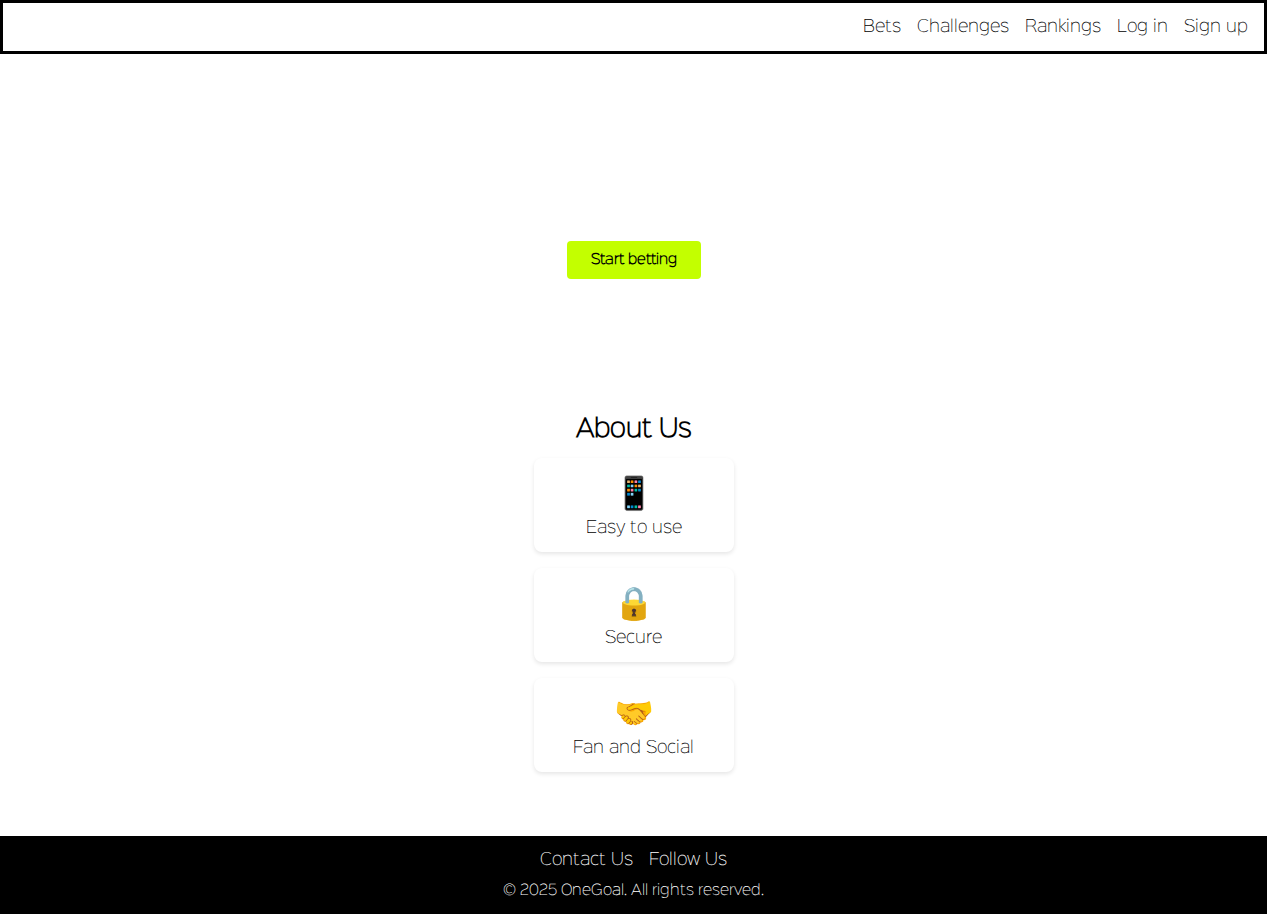
==== App/index.html @ 96630e45 "Inicio HTML" ====
<!DOCTYPE html>
<html lang="en">
<head>
    <meta charset="UTF-8">
    <meta name="viewport" content="width=device-width, initial-scale=1.0">
    <title>OneGoal</title>
    <link rel="stylesheet" href="assets/css/estilo.css">
</head>
<body>
    <header class="header">
        <figure class="header__logo">
            <!-- <img src="assets/img/iconos/logo.svg" alt="OneGoal" class="header__logo-img"> -->
        </figure>
        <nav class="header__nav">
            <a href="#" class="header__nav-link">Bets</a>
            <a href="#" class="header__nav-link">Challenges</a>
            <a href="#" class="header__nav-link">Rankings</a>
            <a href="#" class="header__nav-link">Log in</a>
            <a href="#" class="header__nav-link">Sign up</a>
        </nav>
    </header>

    <main class="main">
        <section class="main__hero">
            <div class="main__hero-text">The Social Betting Platform for Football Fans</div>
            <button class="main__hero-button">Start betting</button>
        </section>

        <section class="main__about">
            <h2 class="main__about-title">About Us</h2>
            <div class="main__about-cards">
                <div class="main__about-card">
                    <div class="main__about-card-icon">📱</div>
                    <div class="main__about-card-text">Easy to use</div>
                </div>
                <div class="main__about-card">
                    <div class="main__about-card-icon">🔒</div>
                    <div class="main__about-card-text">Secure</div>
                </div>
                <div class="main__about-card">
                    <div class="main__about-card-icon">🤝</div>
                    <div class="main__about-card-text">Fan and Social</div>
                </div>
            </div>
        </section>
    </main>

    <footer class="footer">
        <div class="footer__links">
            <a href="#">Contact Us</a>
            <a href="#">Follow Us</a>
        </div>
        <div class="footer__text">&copy; 2025 OneGoal. All rights reserved.</div>
    </footer>
</body>
</html>
---- App/assets/css/estilo.css ----
@font-face{
    font-family: SinkinSans;
    src: url("../fonts/SinkinSans-200XLight.otf"), url("../fonts/SinkinSans-200XLightItalic.otf"), url("../fonts/SinkinSans-400Regular.otf"), url("../fonts/SinkinSans-400RegularItalic.otf"), url("../fonts/SinkinSans-600SemiBold.otf"), url("../fonts/SinkinSans-600SemiBoldItalic.otf"), url("../fonts/SinkinSans-700Bold.otf"), url("../fonts/SinkinSans-700BoldItalic.otf");
}

*{
    margin: 0;
    padding: 0;
    box-sizing: border-box;
    font-family: SinkinSans;
    border: 0;
    outline: 0;
    scroll-behavior: smooth;
    text-decoration: none;
    list-style: none;
}

:root{
    --principal: #A7F407;
    --secundario: #000000;
    --blanco: #FFFFFF;
    --gris: #908E8E;
    --terciario: #7E8B62;
    --rojo: #7E0505;
    --ganador: #147C06;
}


/* Global Styles */
body {
    width: 99vw;
}

/*Header*/
.header{
    background-color: var(--blanco);
    color: var(--secundario);
    border: solid;
}

.header__logo{
    width: 25%;
    height: 80;
    background-image: url("../img/iconos/logo.svg");
    background-size: cover;
    background-position: center;
}


a {
    text-decoration: none;
    color: inherit;
}

/* Header */
.header {
    padding: 1rem;
    display: flex;
    justify-content: space-between;
    align-items: center;
}

.header__nav {
    display: flex;
    gap: 1rem;
}

.header__nav-link {
    color: var(--secundario);
}

/* Main Section */
.main {
    display: flex;
    flex-direction: column;
    align-items: center;
    text-align: center;
    padding: 2rem;
}

.main__hero {
    background: url('https://via.placeholder.com/1200x400') center/cover no-repeat;
    width: 100%;
    height: 300px;
    display: flex;
    flex-direction: column;
    justify-content: center;
    align-items: center;
    color: #fff;
    margin-bottom: 2rem;
}

.main__hero-text {
    font-size: 2rem;
    font-weight: bold;
    margin: 0.5rem 0;
}

.main__hero-button {
    background-color: #c3ff00;
    color: #000;
    padding: 0.75rem 1.5rem;
    border: none;
    border-radius: 4px;
    cursor: pointer;
    font-weight: bold;
}

.main__about {
    text-align: center;
    margin-bottom: 2rem;
}

.main__about-title {
    font-size: 1.5rem;
    margin-bottom: 1rem;
}

.main__about-cards {
    display: grid;
    grid-template-columns: repeat(auto-fit, minmax(200px, 1fr));
    gap: 1rem;
}

.main__about-card {
    background-color: #fff;
    padding: 1rem;
    border-radius: 8px;
    box-shadow: 0 2px 4px rgba(0, 0, 0, 0.1);
}

.main__about-card-icon {
    font-size: 2rem;
    margin-bottom: 0.5rem;
}

/* Footer */
.footer {
    background-color: #000;
    color: #fff;
    padding: 1rem;
    display: flex;
    flex-direction: column;
    align-items: center;
    text-align: center;
}

.footer__links {
    display: flex;
    gap: 1rem;
    margin-bottom: 1rem;
}

.footer__text {
    font-size: 0.875rem;
}
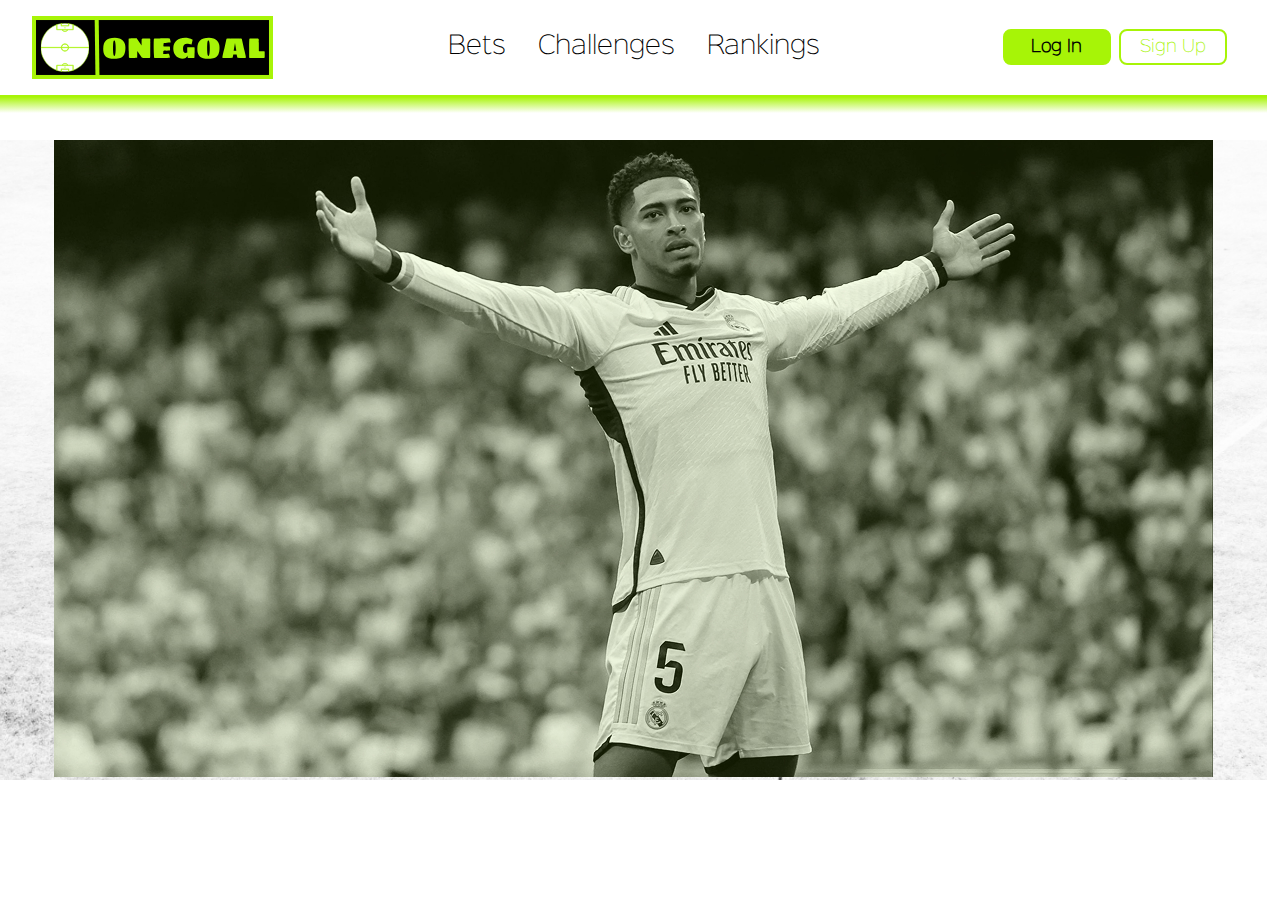
==== commit cb36dba7: "Cambios html y css y algunas imagenes" ====
--- a/App/index.html
+++ b/App/index.html
@@ -8,49 +8,34 @@
 </head>
 <body>
     <header class="header">
-        <figure class="header__logo">
-            <!-- <img src="assets/img/iconos/logo.svg" alt="OneGoal" class="header__logo-img"> -->
-        </figure>
+        <div class="header__logo">
+            <img src="assets/img/iconos/logo.svg" alt="Logo">
+        </div>
         <nav class="header__nav">
-            <a href="#" class="header__nav-link">Bets</a>
-            <a href="#" class="header__nav-link">Challenges</a>
-            <a href="#" class="header__nav-link">Rankings</a>
-            <a href="#" class="header__nav-link">Log in</a>
-            <a href="#" class="header__nav-link">Sign up</a>
+            <a href="#">Bets</a>
+            <a href="#">Challenges</a>
+            <a href="#">Rankings</a>
         </nav>
+        
+        <div class="buttons">
+            <button class="button__login">Log In</button>
+            <button class="button__singup">Sign Up</button>
+        </div>
     </header>
+    <div class="separador">
+
+    </div>
 
     <main class="main">
-        <section class="main__hero">
-            <div class="main__hero-text">The Social Betting Platform for Football Fans</div>
-            <button class="main__hero-button">Start betting</button>
-        </section>
+        <div class="main__imagen">
+            <img src="assets/img/BellinghamVerdoso.jpg"/>
 
-        <section class="main__about">
-            <h2 class="main__about-title">About Us</h2>
-            <div class="main__about-cards">
-                <div class="main__about-card">
-                    <div class="main__about-card-icon">📱</div>
-                    <div class="main__about-card-text">Easy to use</div>
-                </div>
-                <div class="main__about-card">
-                    <div class="main__about-card-icon">🔒</div>
-                    <div class="main__about-card-text">Secure</div>
-                </div>
-                <div class="main__about-card">
-                    <div class="main__about-card-icon">🤝</div>
-                    <div class="main__about-card-text">Fan and Social</div>
-                </div>
-            </div>
-        </section>
+        </div>
+        
     </main>
 
     <footer class="footer">
-        <div class="footer__links">
-            <a href="#">Contact Us</a>
-            <a href="#">Follow Us</a>
-        </div>
-        <div class="footer__text">&copy; 2025 OneGoal. All rights reserved.</div>
+       
     </footer>
 </body>
 </html>
--- a/App/assets/css/estilo.css
+++ b/App/assets/css/estilo.css
@@ -29,128 +29,109 @@
 /* Global Styles */
 body {
     width: 99vw;
+    background-color: var(--blanco);
 }
 
 /*Header*/
 .header{
-    background-color: var(--blanco);
     color: var(--secundario);
-    border: solid;
+    display: flex;
+    justify-content: space-between;
+    align-items: center;
+    width: 100%;
+    padding: 1rem 2rem;
+
 }
 
 .header__logo{
-    width: 25%;
-    height: 80;
-    background-image: url("../img/iconos/logo.svg");
+    width: 20%;
+}
+
+.header__logo img{
+    width: 100%;
+    height: 100%;
+    display: block;
+}
+
+/*Navegacion*/
+.header__nav{
+    display: flex;
+    gap: 2.5vw;
+}
+
+.header__nav a{
+    text-decoration: none;
+    color: var(--secundario);
+    font-size: 1.5rem;
+    position: relative;
+}
+.header__nav a:hover, .header__nav a.active {
+    color: var(--principal);
+}
+.header__nav a:hover::after, .header__nav a.active::after {
+    content: '';
+    position: absolute;
+    left: 0;
+    right: 0;
+    bottom: -1vh; /* Adjust spacing from text */
+    height: 0.5vh;
+    background-color: var(--principal);
+}
+.buttons {
+    display: flex;
+    justify-content: space-evenly;
+    align-items: center;
+    width: 20%;
+}
+
+.buttons button {
+    padding: 0.5rem 1rem;
+    border-radius: 0.5rem;
+    font-size: 1rem;
+    cursor: pointer;
+    transition: background-color 0.3s, color 0.3s;
+    width: 45%;
+}
+
+.button__login {
+    background-color: var(--principal);
+    border: 2px solid var(--principal);
+    color: var(--secundario);
+    font-weight: bold;
+}
+
+.button__singup {
+    border: 2px solid var(--principal);
+    color: var(--principal);
+    background-color: transparent;
+}
+.button__login:hover {
+    background-color: var(--secundario);
+    color: var(--principal);
+}   
+.button__singup:hover {
+    background-color: var(--principal);
+    color: var(--secundario);
+}
+.separador{
+    width: 100%;
+    height: 2vh;
+    width: 100%;
+    background: linear-gradient(180deg, var(--principal) 10%, var(--blanco) 100%);
+}
+
+/*Main de la pagina*/
+
+.main{
+    background-image: url("../img/background-modified-ex.jpg");
     background-size: cover;
     background-position: center;
+    background-attachment: fixed;
+    width: 100%;
+    margin-top: 3vh;
+    display: flex;
+    justify-content: center;
 }
 
 
-a {
-    text-decoration: none;
-    color: inherit;
-}
 
-/* Header */
-.header {
-    padding: 1rem;
-    display: flex;
-    justify-content: space-between;
-    align-items: center;
-}
-
-.header__nav {
-    display: flex;
-    gap: 1rem;
-}
-
-.header__nav-link {
-    color: var(--secundario);
-}
-
-/* Main Section */
-.main {
-    display: flex;
-    flex-direction: column;
-    align-items: center;
-    text-align: center;
-    padding: 2rem;
-}
-
-.main__hero {
-    background: url('https://via.placeholder.com/1200x400') center/cover no-repeat;
-    width: 100%;
-    height: 300px;
-    display: flex;
-    flex-direction: column;
-    justify-content: center;
-    align-items: center;
-    color: #fff;
-    margin-bottom: 2rem;
-}
-
-.main__hero-text {
-    font-size: 2rem;
-    font-weight: bold;
-    margin: 0.5rem 0;
-}
-
-.main__hero-button {
-    background-color: #c3ff00;
-    color: #000;
-    padding: 0.75rem 1.5rem;
-    border: none;
-    border-radius: 4px;
-    cursor: pointer;
-    font-weight: bold;
-}
-
-.main__about {
-    text-align: center;
-    margin-bottom: 2rem;
-}
-
-.main__about-title {
-    font-size: 1.5rem;
-    margin-bottom: 1rem;
-}
-
-.main__about-cards {
-    display: grid;
-    grid-template-columns: repeat(auto-fit, minmax(200px, 1fr));
-    gap: 1rem;
-}
-
-.main__about-card {
-    background-color: #fff;
-    padding: 1rem;
-    border-radius: 8px;
-    box-shadow: 0 2px 4px rgba(0, 0, 0, 0.1);
-}
-
-.main__about-card-icon {
-    font-size: 2rem;
-    margin-bottom: 0.5rem;
-}
-
-/* Footer */
-.footer {
-    background-color: #000;
-    color: #fff;
-    padding: 1rem;
-    display: flex;
-    flex-direction: column;
-    align-items: center;
-    text-align: center;
-}
-
-.footer__links {
-    display: flex;
-    gap: 1rem;
-    margin-bottom: 1rem;
-}
-
-.footer__text {
-    font-size: 0.875rem;
-}
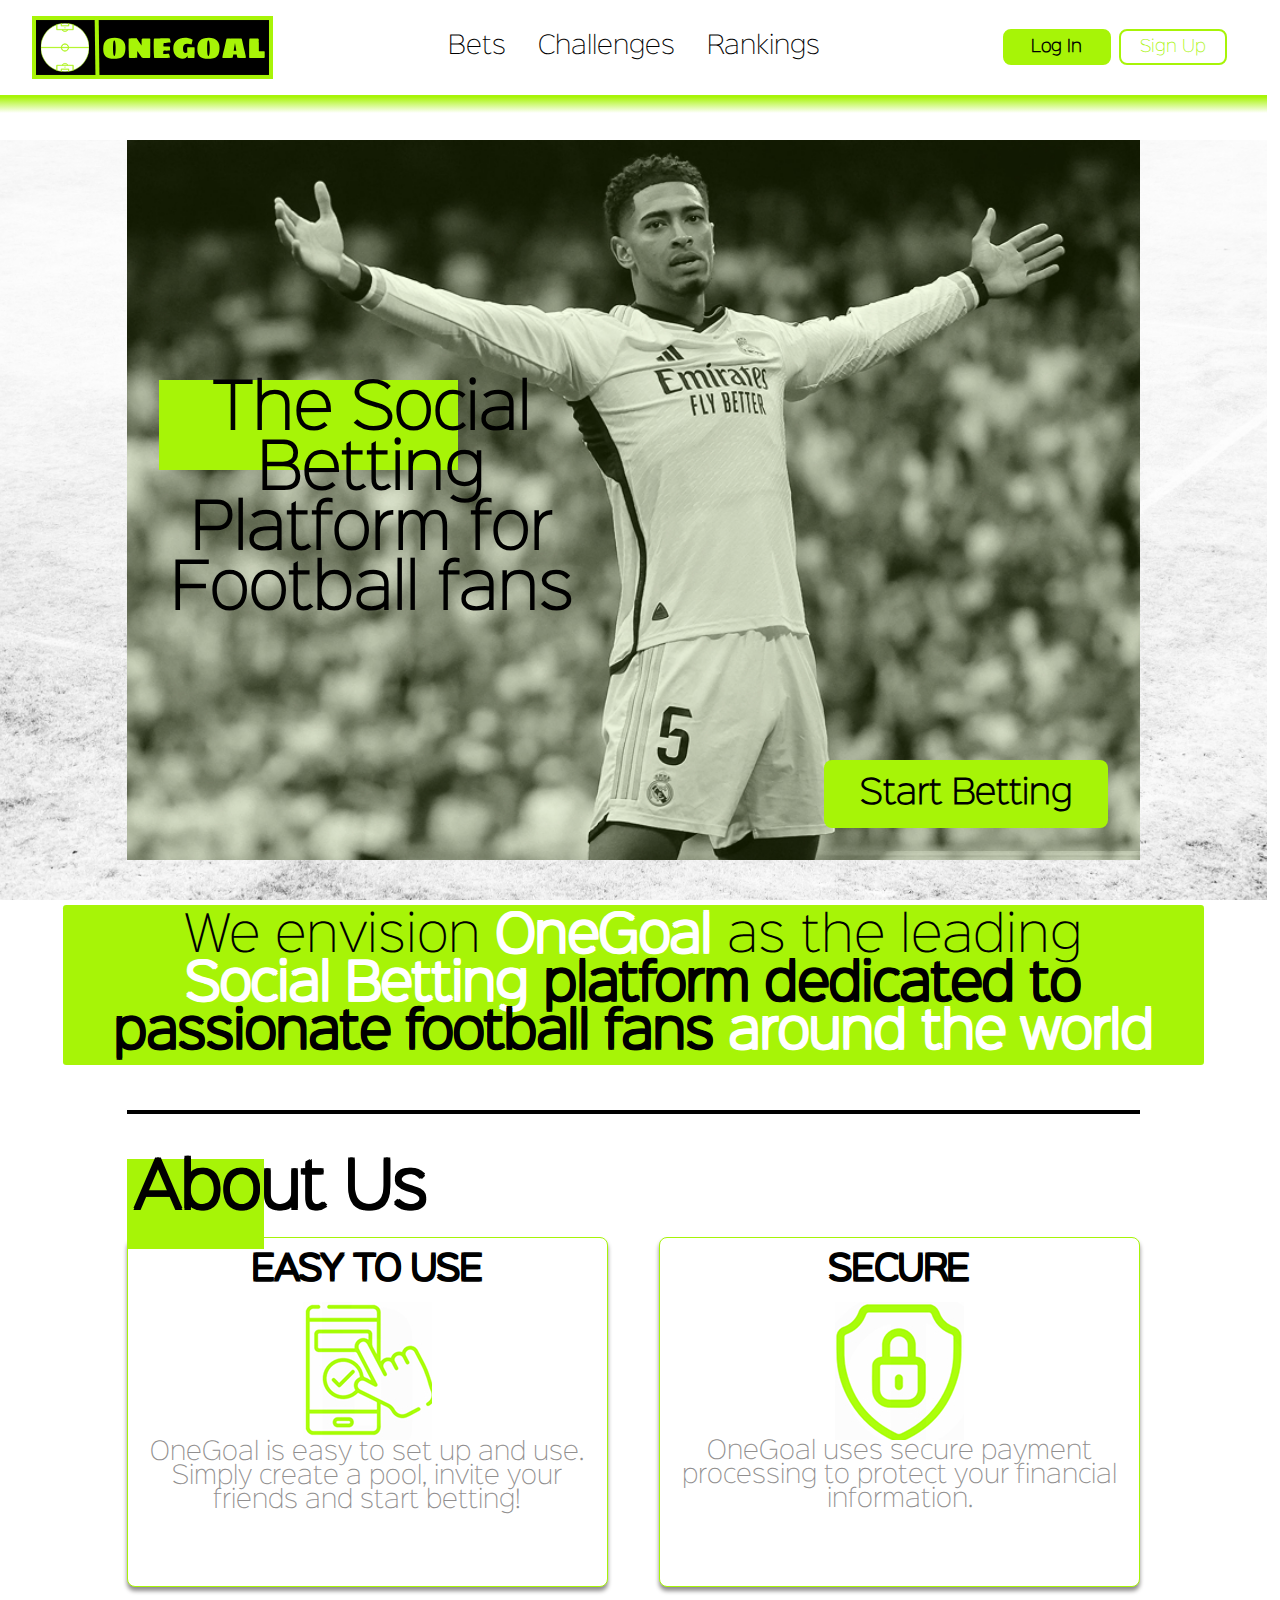
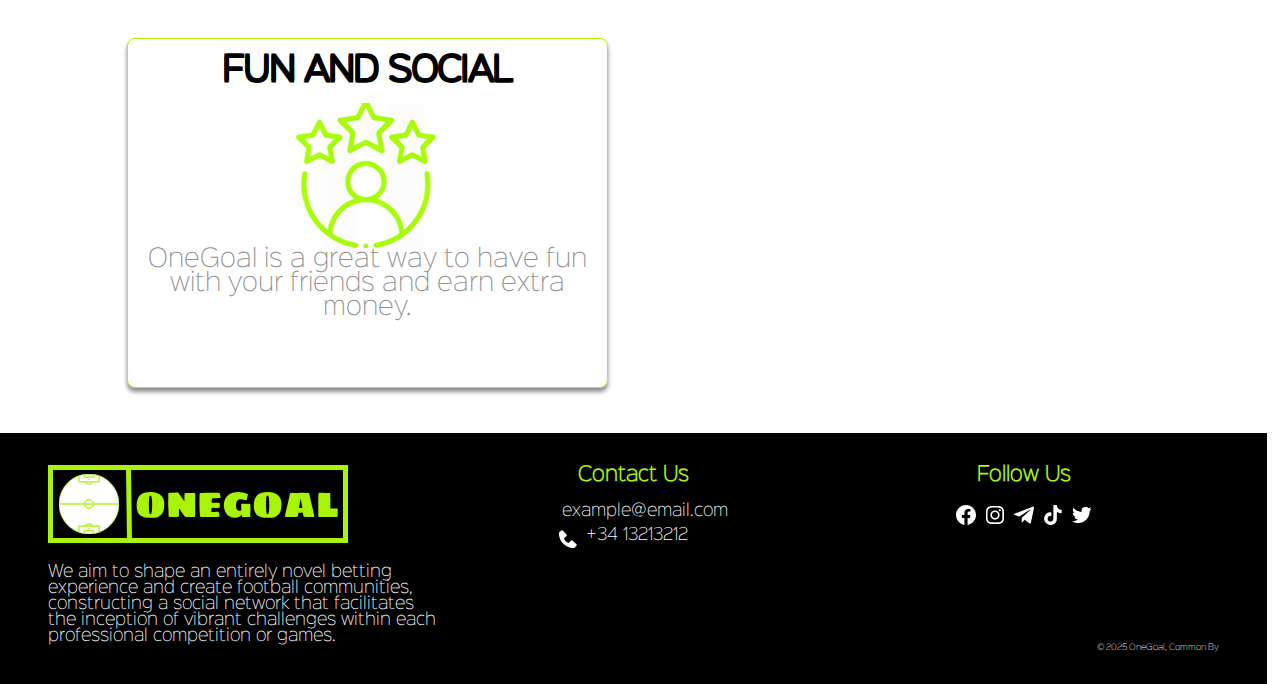
==== commit e1fcac7d: "Home page sin inicio terminado, home page con incio falta colocar" ====
--- a/App/index.html
+++ b/App/index.html
@@ -8,15 +8,19 @@
 </head>
 <body>
     <header class="header">
+        <!-- LOGO/HOME -->
         <div class="header__logo">
-            <img src="assets/img/iconos/logo.svg" alt="Logo">
+            <a href="index.html"><img src="assets/img/iconos/logo.svg" alt="Logo"></a>
         </div>
+
+        <!-- NAVEGACION PAGINAS -->
         <nav class="header__nav">
             <a href="#">Bets</a>
             <a href="#">Challenges</a>
             <a href="#">Rankings</a>
         </nav>
         
+        <!-- BOTONES LOGIN/SIGNUP -->
         <div class="buttons">
             <button class="button__login">Log In</button>
             <button class="button__singup">Sign Up</button>
@@ -27,15 +31,95 @@
     </div>
 
     <main class="main">
-        <div class="main__imagen">
-            <img src="assets/img/BellinghamVerdoso.jpg"/>
+
+        <!-- PORTADA CON IMAGEN DE FONDO -->
+
+        <div class="main__portada">
+            
+            <div class="main__portada-titulo">
+                <div class="box_titulo"></div>
+                <h2>The Social Betting Platform for Football fans</h2>
+
+            </div>
+            <div class="main__portada-button">
+                <a href="#">Start Betting</a>
+            </div>
+            
 
         </div>
+
+        <!-- SECCION DE INFORMACION -->
+
+        <div class="main__marca">
+            
+                <p>We envision <span class="white">OneGoal</span> as the leading <span class="white"><br>Social Betting </span><span class="bold">platform dedicated to passionate football fans</span><span class="white"> around the world</span></p>
+
+        </div>
+
+        <div class="separador__basico"></div>
+
+        <div class="main__aboutUs">
+
+            <div class="main__aboutUs-titulo">
+                <div class="box_titulo"></div>
+                <h2>About Us</h2>                
+            </div>
+            <div class="main__aboutUs-container">
+                <div class="container__box">
+                    <h3>EASY TO USE</h3>
+                    <img src="./assets/img/easytouse.jpg" alt="Easy to use">
+                    <p>OneGoal is easy to set up and use. Simply create a pool, invite your friends and start betting!</p>
+                </div>
+                <div class="container__box">
+                    <h3>SECURE</h3>
+                    <img src="./assets/img/secure.jpg" alt="Easy to use">
+                    <p>OneGoal uses secure payment processing to protect your financial information.</p>
+                </div>
+                <div class="container__box">
+                    <h3>FUN AND SOCIAL</h3>
+                    <img src="./assets/img/social.png" alt="Easy to use">
+                    <p>OneGoal is a great way to have fun with your friends and earn extra money.</p>
+                </div>
+
+            </div>
+
+        </div>
+
+
         
     </main>
 
+    <!-- FOOTER -->
     <footer class="footer">
-       
+       <div class="footer__info">
+            <div class="footer__info-logo">
+                <img src="./assets/img/iconos/logo.svg" alt="Logo">
+                <p>We aim to shape an entirely novel betting experience and create football communities, constructing a social network that facilitates the inception of vibrant challenges within each professional competition or games.</p>
+            </div>
+            <div class="footer__info-contact">
+                <h3>Contact Us</h3>
+                <div>
+                    <svg xmlns="http://www.w3.org/2000/svg" viewBox="0 0 24 24" class="footer__svg"><path d="M20 4H4c-1.103 0-2 .897-2 2v12c0 1.103.897 2 2 2h16c1.103 0 2-.897 2-2V6c0-1.103-.897-2-2-2zm0 2v.511l-8 6.223-8-6.222V6h16zM4 18V9.044l7.386 5.745a.994.994 0 0 0 1.228 0L20 9.044 20.002 18H4z"/></svg>
+                    <p> example@email.com</p>
+                </div>
+                <div>
+                    <svg xmlns="http://www.w3.org/2000/svg" class="footer__svg" viewBox="0 0 24 24"><path d="m20.487 17.14-4.065-3.696a1.001 1.001 0 0 0-1.391.043l-2.393 2.461c-.576-.11-1.734-.471-2.926-1.66-1.192-1.193-1.553-2.354-1.66-2.926l2.459-2.394a1 1 0 0 0 .043-1.391L6.859 3.513a1 1 0 0 0-1.391-.087l-2.17 1.861a1 1 0 0 0-.29.649c-.015.25-.301 6.172 4.291 10.766C11.305 20.707 16.323 21 17.705 21c.202 0 .326-.006.359-.008a.992.992 0 0 0 .648-.291l1.86-2.171a.997.997 0 0 0-.085-1.39z"/></svg>
+                    
+                    <p>+34 13213212</p>
+                </div>
+            </div>
+            <div class="footer__info-follow">
+                <h3>Follow Us</h3>
+                <div class="follow_icons">
+                    <svg xmlns="http://www.w3.org/2000/svg" class="footer__svg" viewBox="0 0 24 24"><path d="M12.001 2.002c-5.522 0-9.999 4.477-9.999 9.999 0 4.99 3.656 9.126 8.437 9.879v-6.988h-2.54v-2.891h2.54V9.798c0-2.508 1.493-3.891 3.776-3.891 1.094 0 2.24.195 2.24.195v2.459h-1.264c-1.24 0-1.628.772-1.628 1.563v1.875h2.771l-.443 2.891h-2.328v6.988C18.344 21.129 22 16.992 22 12.001c0-5.522-4.477-9.999-9.999-9.999z"/></svg>
+                    <svg xmlns="http://www.w3.org/2000/svg" class="footer__svg" viewBox="0 0 24 24"><path d="M11.999 7.377a4.623 4.623 0 1 0 0 9.248 4.623 4.623 0 0 0 0-9.248zm0 7.627a3.004 3.004 0 1 1 0-6.008 3.004 3.004 0 0 1 0 6.008z"/><circle cx="16.806" cy="7.207" r="1.078"/><path d="M20.533 6.111A4.605 4.605 0 0 0 17.9 3.479a6.606 6.606 0 0 0-2.186-.42c-.963-.042-1.268-.054-3.71-.054s-2.755 0-3.71.054a6.554 6.554 0 0 0-2.184.42 4.6 4.6 0 0 0-2.633 2.632 6.585 6.585 0 0 0-.419 2.186c-.043.962-.056 1.267-.056 3.71 0 2.442 0 2.753.056 3.71.015.748.156 1.486.419 2.187a4.61 4.61 0 0 0 2.634 2.632 6.584 6.584 0 0 0 2.185.45c.963.042 1.268.055 3.71.055s2.755 0 3.71-.055a6.615 6.615 0 0 0 2.186-.419 4.613 4.613 0 0 0 2.633-2.633c.263-.7.404-1.438.419-2.186.043-.962.056-1.267.056-3.71s0-2.753-.056-3.71a6.581 6.581 0 0 0-.421-2.217zm-1.218 9.532a5.043 5.043 0 0 1-.311 1.688 2.987 2.987 0 0 1-1.712 1.711 4.985 4.985 0 0 1-1.67.311c-.95.044-1.218.055-3.654.055-2.438 0-2.687 0-3.655-.055a4.96 4.96 0 0 1-1.669-.311 2.985 2.985 0 0 1-1.719-1.711 5.08 5.08 0 0 1-.311-1.669c-.043-.95-.053-1.218-.053-3.654 0-2.437 0-2.686.053-3.655a5.038 5.038 0 0 1 .311-1.687c.305-.789.93-1.41 1.719-1.712a5.01 5.01 0 0 1 1.669-.311c.951-.043 1.218-.055 3.655-.055s2.687 0 3.654.055a4.96 4.96 0 0 1 1.67.311 2.991 2.991 0 0 1 1.712 1.712 5.08 5.08 0 0 1 .311 1.669c.043.951.054 1.218.054 3.655 0 2.436 0 2.698-.043 3.654h-.011z"/></svg>
+                    <svg xmlns="http://www.w3.org/2000/svg" class="footer__svg" viewBox="0 0 24 24"><path d="m20.665 3.717-17.73 6.837c-1.21.486-1.203 1.161-.222 1.462l4.552 1.42 10.532-6.645c.498-.303.953-.14.579.192l-8.533 7.701h-.002l.002.001-.314 4.692c.46 0 .663-.211.921-.46l2.211-2.15 4.599 3.397c.848.467 1.457.227 1.668-.785l3.019-14.228c.309-1.239-.473-1.8-1.282-1.434z"/></svg>
+                    <svg xmlns="http://www.w3.org/2000/svg" class="footer__svg" viewBox="0 0 24 24"><path d="M19.59 6.69a4.83 4.83 0 0 1-3.77-4.25V2h-3.45v13.67a2.89 2.89 0 0 1-5.2 1.74 2.89 2.89 0 0 1 2.31-4.64 2.93 2.93 0 0 1 .88.13V9.4a6.84 6.84 0 0 0-1-.05A6.33 6.33 0 0 0 5 20.1a6.34 6.34 0 0 0 10.86-4.43v-7a8.16 8.16 0 0 0 4.77 1.52v-3.4a4.85 4.85 0 0 1-1-.1z"/></svg>
+                    <svg xmlns="http://www.w3.org/2000/svg" class="footer__svg" viewBox="0 0 24 24"><path d="M19.633 7.997c.013.175.013.349.013.523 0 5.325-4.053 11.461-11.46 11.461-2.282 0-4.402-.661-6.186-1.809.324.037.636.05.973.05a8.07 8.07 0 0 0 5.001-1.721 4.036 4.036 0 0 1-3.767-2.793c.249.037.499.062.761.062.361 0 .724-.05 1.061-.137a4.027 4.027 0 0 1-3.23-3.953v-.05c.537.299 1.16.486 1.82.511a4.022 4.022 0 0 1-1.796-3.354c0-.748.199-1.434.548-2.032a11.457 11.457 0 0 0 8.306 4.215c-.062-.3-.1-.611-.1-.923a4.026 4.026 0 0 1 4.028-4.028c1.16 0 2.207.486 2.943 1.272a7.957 7.957 0 0 0 2.556-.973 4.02 4.02 0 0 1-1.771 2.22 8.073 8.073 0 0 0 2.319-.624 8.645 8.645 0 0 1-2.019 2.083z"/></svg>
+                </div>
+            </div>
+       </div>
+       <div class="footer__copy"><p>&copy; 2025 OneGoal, Common By</p></div>
     </footer>
 </body>
 </html>
--- a/App/assets/css/estilo.css
+++ b/App/assets/css/estilo.css
@@ -62,7 +62,7 @@
 .header__nav a{
     text-decoration: none;
     color: var(--secundario);
-    font-size: 1.5rem;
+    font-size: 1.5em;
     position: relative;
 }
 .header__nav a:hover, .header__nav a.active {
@@ -127,11 +127,243 @@
     background-size: cover;
     background-position: center;
     background-attachment: fixed;
+    background-repeat: no-repeat;
     width: 100%;
     margin-top: 3vh;
     display: flex;
+    flex-direction: column;
+    align-items: center;
+}
+
+/*Portada*/
+.main__portada{
+    width: 80%;
+    height: 80vh;
+    display: flex;
+    justify-content: space-between;
+    align-items: center;
+    padding: 2rem;
+    background-image: url("../img/BellinghamVerdoso.jpg");
+    background-repeat: no-repeat;
+    background-size: cover;
+    background-position: center;
+    margin-bottom: 5vh;
+    
+}
+
+.main__portada-titulo{
+    width: 45%;
+    color:var(--secundario);
+    font-size: 2.5em;
+    text-align: center;
+    /* border: solid; */
+    font-weight: bold;
+    position: relative;
+}
+
+.box_titulo{
+    position: absolute;
+    top: 0;
+    left: 0;
+    width: 70%;
+    height: 10vh;
+    background-color: var(--principal);
+    z-index: 1 ;
+}
+
+.main__portada-titulo h2{
+    position: relative;
+    z-index: 2;
+}
+
+.main__portada-button{
+    width: 30%;
+    height: 100%;
+    /* border: solid; */
+    display: flex;
     justify-content: center;
-}
-
-
-
+    align-items: end;
+}
+
+.main__portada-button a{
+    width: 100%;
+    padding: 1rem;
+    background-color: var(--principal);
+    color: var(--secundario);
+    font-weight: bold;
+    font-size: 2em;
+    text-align: center ;
+    border-radius: 0.5rem;
+    border: 2px solid var(--principal);
+    transition: background-color 0.3s, color 0.3s;
+}
+.main__portada-button a:hover{
+    background-color: var(--secundario);
+    color: var(--principal);
+}
+
+/* MARCA/INFORMACION */
+
+.main__marca{
+    width: 90%;
+    background-color: var(--principal);
+    padding: 0.5rem 1rem;
+    /* border: solid; */
+    font-size: 3rem;
+    text-align: center;
+    border-radius: 0.2rem;
+    margin-bottom: 5vh;
+}
+
+.main__marca .white{
+    color: var(--blanco);
+    font-weight: bold;
+    text-shadow: 1px 1px 0px white, -1px -1px 0px white, 1px -1px 0px white, -1px 1px 0px white;
+}
+.main__marca .bold{
+    font-weight: bold;
+    text-shadow: 1px 1px 0px black, -1px -1px 0px black, 1px -1px 0px black, -1px 1px 0px black;
+}
+
+.separador__basico{
+    width: 80%;
+    height: 4px;
+    background-color: var(--secundario);
+    margin-bottom: 5vh;
+}
+
+/* SECCIONES ABOUT US */
+
+.main__aboutUs{
+    width: 80%;
+    display: flex;
+    flex-direction: column;
+    margin-bottom: 5vh;
+}
+
+.main__aboutUs-titulo{
+    width: 45%;
+    color:var(--secundario);
+    font-size: 2.5em;
+    /* border: solid; */
+    font-weight: bold;
+    position: relative;
+    padding-left: 0.5rem;
+}
+.main__aboutUs-titulo h2{
+    position: relative;
+    z-index: 2;
+    text-shadow: 1px 1px 0px black, -1px -1px 0px black, 1px -1px 0px black, -1px 1px 0px black;
+}
+.main__aboutUs-titulo .box_titulo{
+    width: 30%;
+}
+
+/* GRID */
+
+.main__aboutUs-container{
+    width: 100%;
+    display: grid;
+    grid-template-columns: repeat(auto-fit, minmax(350px, 0.5fr));
+    gap: 4vw;
+    margin-top: 2vh;
+    /* border: solid; */
+}
+
+.container__box{
+    display: flex;
+    flex-direction: column;
+    align-items: center;
+    border: 1px solid var(--principal);
+    border-radius: 8px;
+    background-color: var(--blanco);
+    height: 350px;
+    text-align: center;
+    box-shadow: 0 4px 4px var(--gris);
+}
+
+.container__box h3{
+    font-size: 2em;
+    color: var(--secundario);
+    font-weight: bold;
+    margin: 1rem 0;
+    text-shadow: 1px 1px 0px black, -1px -1px 0px black, 1px -1px 0px black, -1px 1px 0px black;
+}
+
+.container__box p{
+    font-size: 1.5em;
+    color: var(--gris);
+    padding: 0 1rem;
+}
+
+/*FOOTER*/
+
+.footer{
+    background-color: var(--secundario);
+    display: flex;
+    flex-direction: column;
+    padding: 2rem 3rem;
+    color: var(--blanco);
+}
+
+.footer__info{
+    width: 100%;
+    color: var(--blanco);
+    display: flex;
+    justify-content: space-evenly;
+    /* border: solid; */
+}
+.footer__info h3{
+    font-size: 1.2em;
+    font-weight: bold;
+    margin-bottom: 2vh;
+    color: var(--principal);
+}
+.footer__info-logo{
+    width: 40%;
+    /* border: solid white; */
+}
+.footer__info-logo img{
+    margin-bottom: 2vh;
+}
+
+.footer__info-contact{
+    width: 40%;
+    display: flex;
+    flex-direction: column;
+    align-items: center;
+    /* border: solid white; */
+
+}
+.footer__info-contact div{
+    width: 40%;
+    display: flex;
+    /* border: solid white; */
+    gap: 0.5vw;
+
+}
+.footer__info-follow{
+    width: 40%;
+    display: flex;
+    flex-direction: column;
+    align-items: center;
+    /* border: solid white; */
+}
+
+.footer__svg{
+    height: 24px;
+    width: 24px;
+    fill: var(--blanco);
+}
+.follow_icons .footer__svg:hover{
+    fill: var(--principal);
+    scale: 1.2;
+}
+
+.footer__copy{
+    width: 100%;
+    font-size: 0.5em;
+    /* border: solid var(--blanco); */
+    text-align: right;
+    
+}
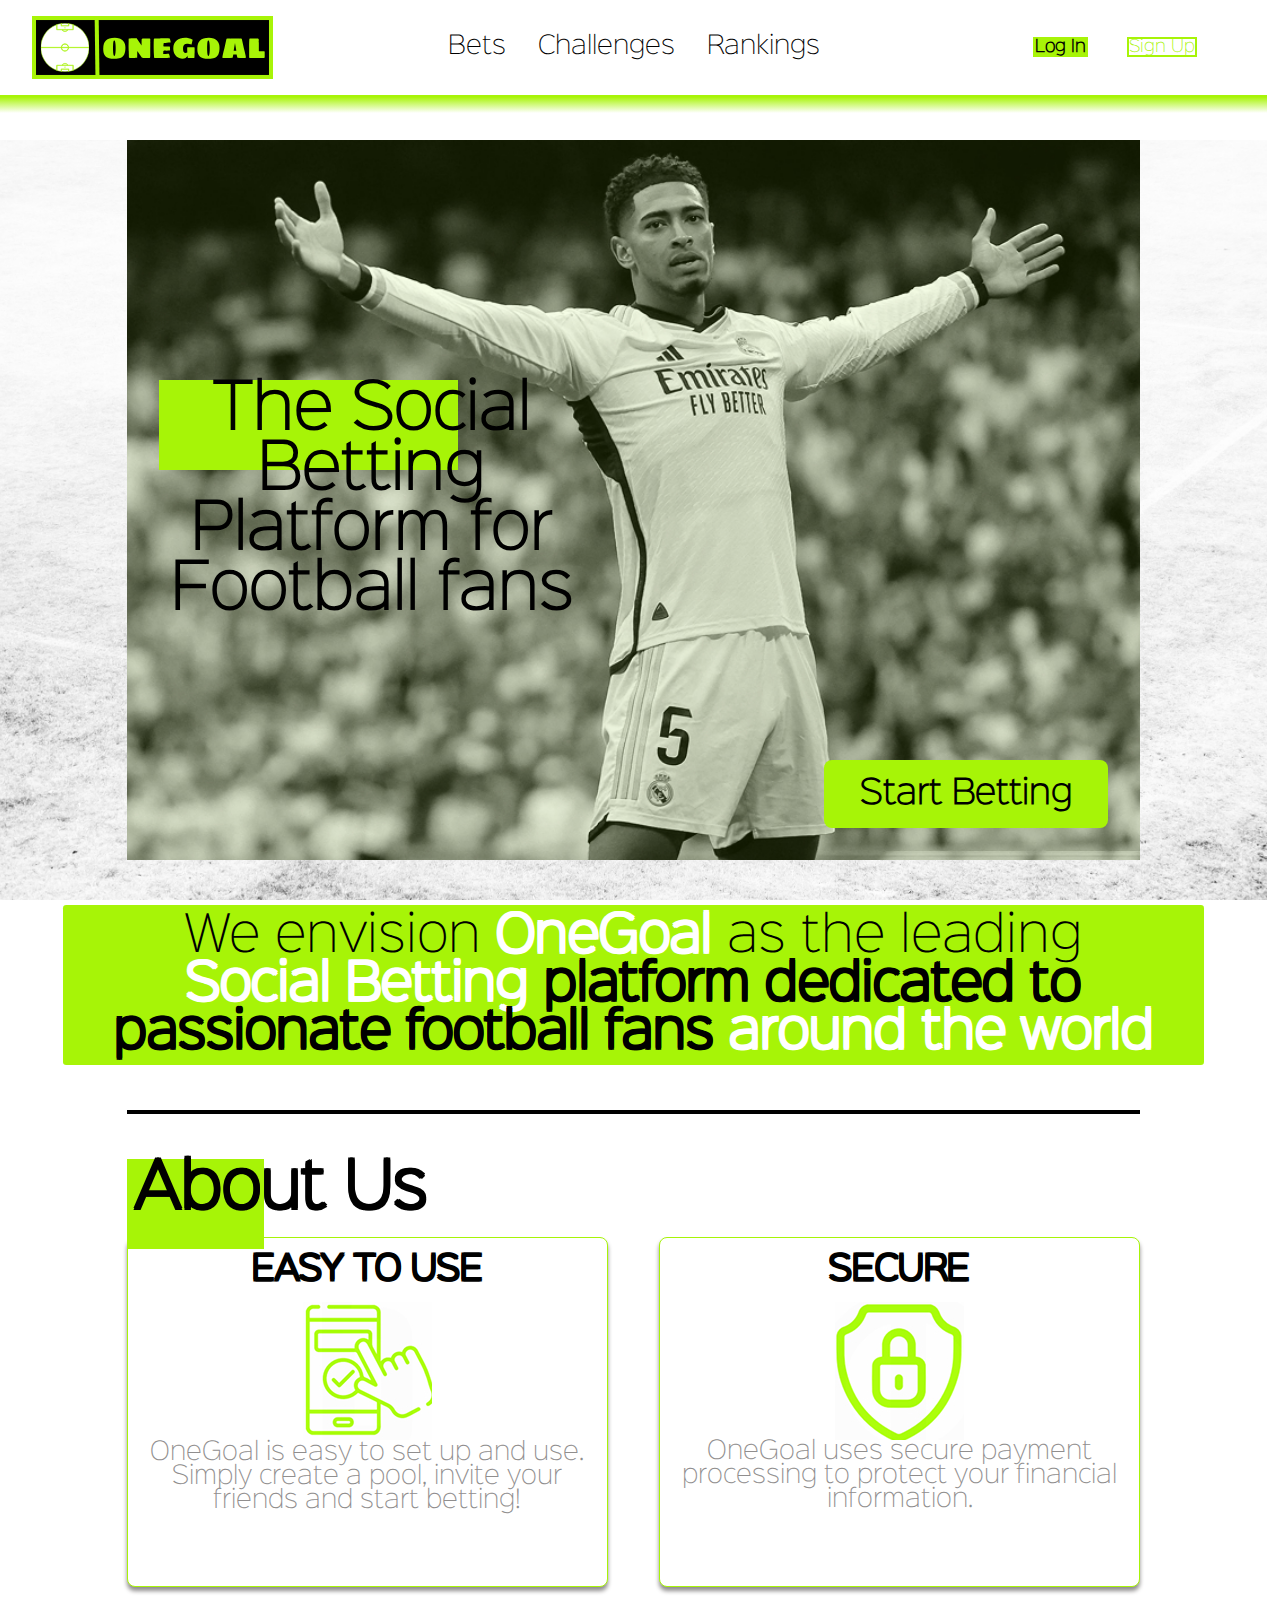
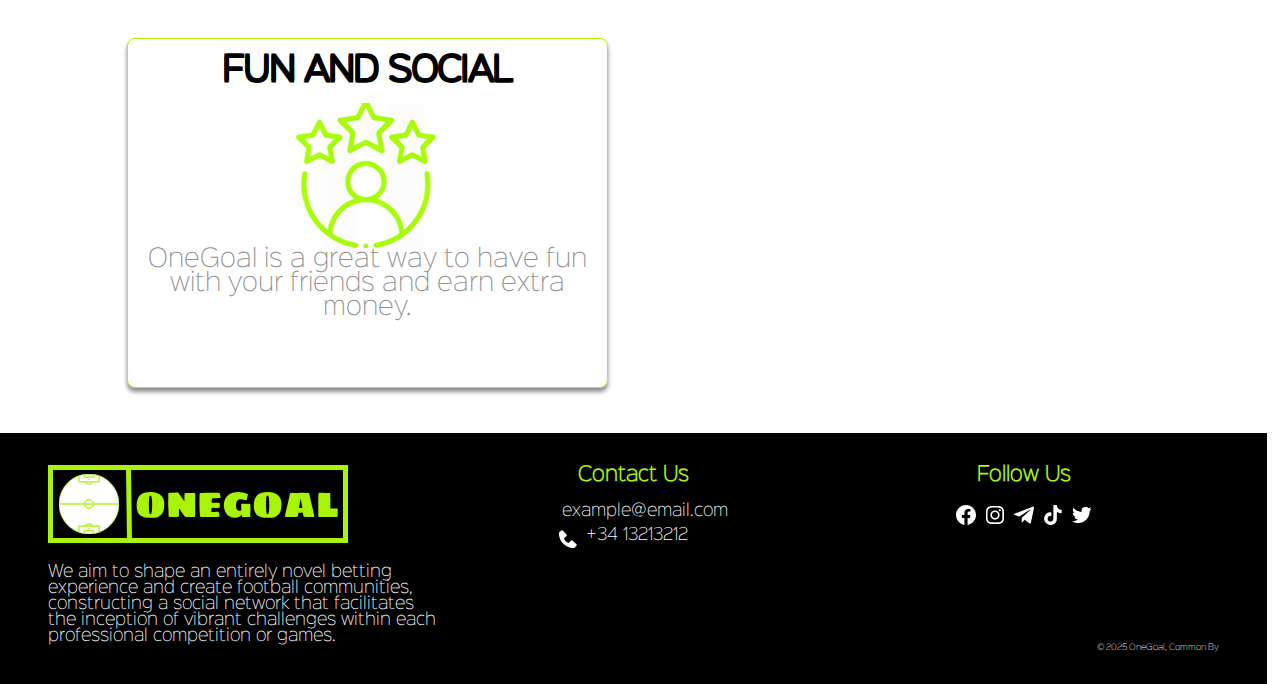
==== commit f8830044: "Paginas de chanllenges, rankings, profile y sign up, falta bets y pop up" ====
--- a/App/index.html
+++ b/App/index.html
@@ -5,6 +5,7 @@
     <meta name="viewport" content="width=device-width, initial-scale=1.0">
     <title>OneGoal</title>
     <link rel="stylesheet" href="assets/css/estilo.css">
+    <link rel="icon" href="./assets/img/iconos/logo.svg">
 </head>
 <body>
     <header class="header">
@@ -15,15 +16,15 @@
 
         <!-- NAVEGACION PAGINAS -->
         <nav class="header__nav">
-            <a href="#">Bets</a>
-            <a href="#">Challenges</a>
-            <a href="#">Rankings</a>
+            <a href="./pages/signup.html">Bets</a>
+            <a href="./pages/signup.html">Challenges</a>
+            <a href="./pages/signup.html">Rankings</a>
         </nav>
         
         <!-- BOTONES LOGIN/SIGNUP -->
         <div class="buttons">
-            <button class="button__login">Log In</button>
-            <button class="button__singup">Sign Up</button>
+            <a href="./pages/signup.html" class="button__login">Log In</a>
+            <a href="./pages/signup.html" class="button__singup">Sign Up</a>
         </div>
     </header>
     <div class="separador">
@@ -42,7 +43,7 @@
 
             </div>
             <div class="main__portada-button">
-                <a href="#">Start Betting</a>
+                <a href="./pages/signup.html">Start Betting</a>
             </div>
             
 
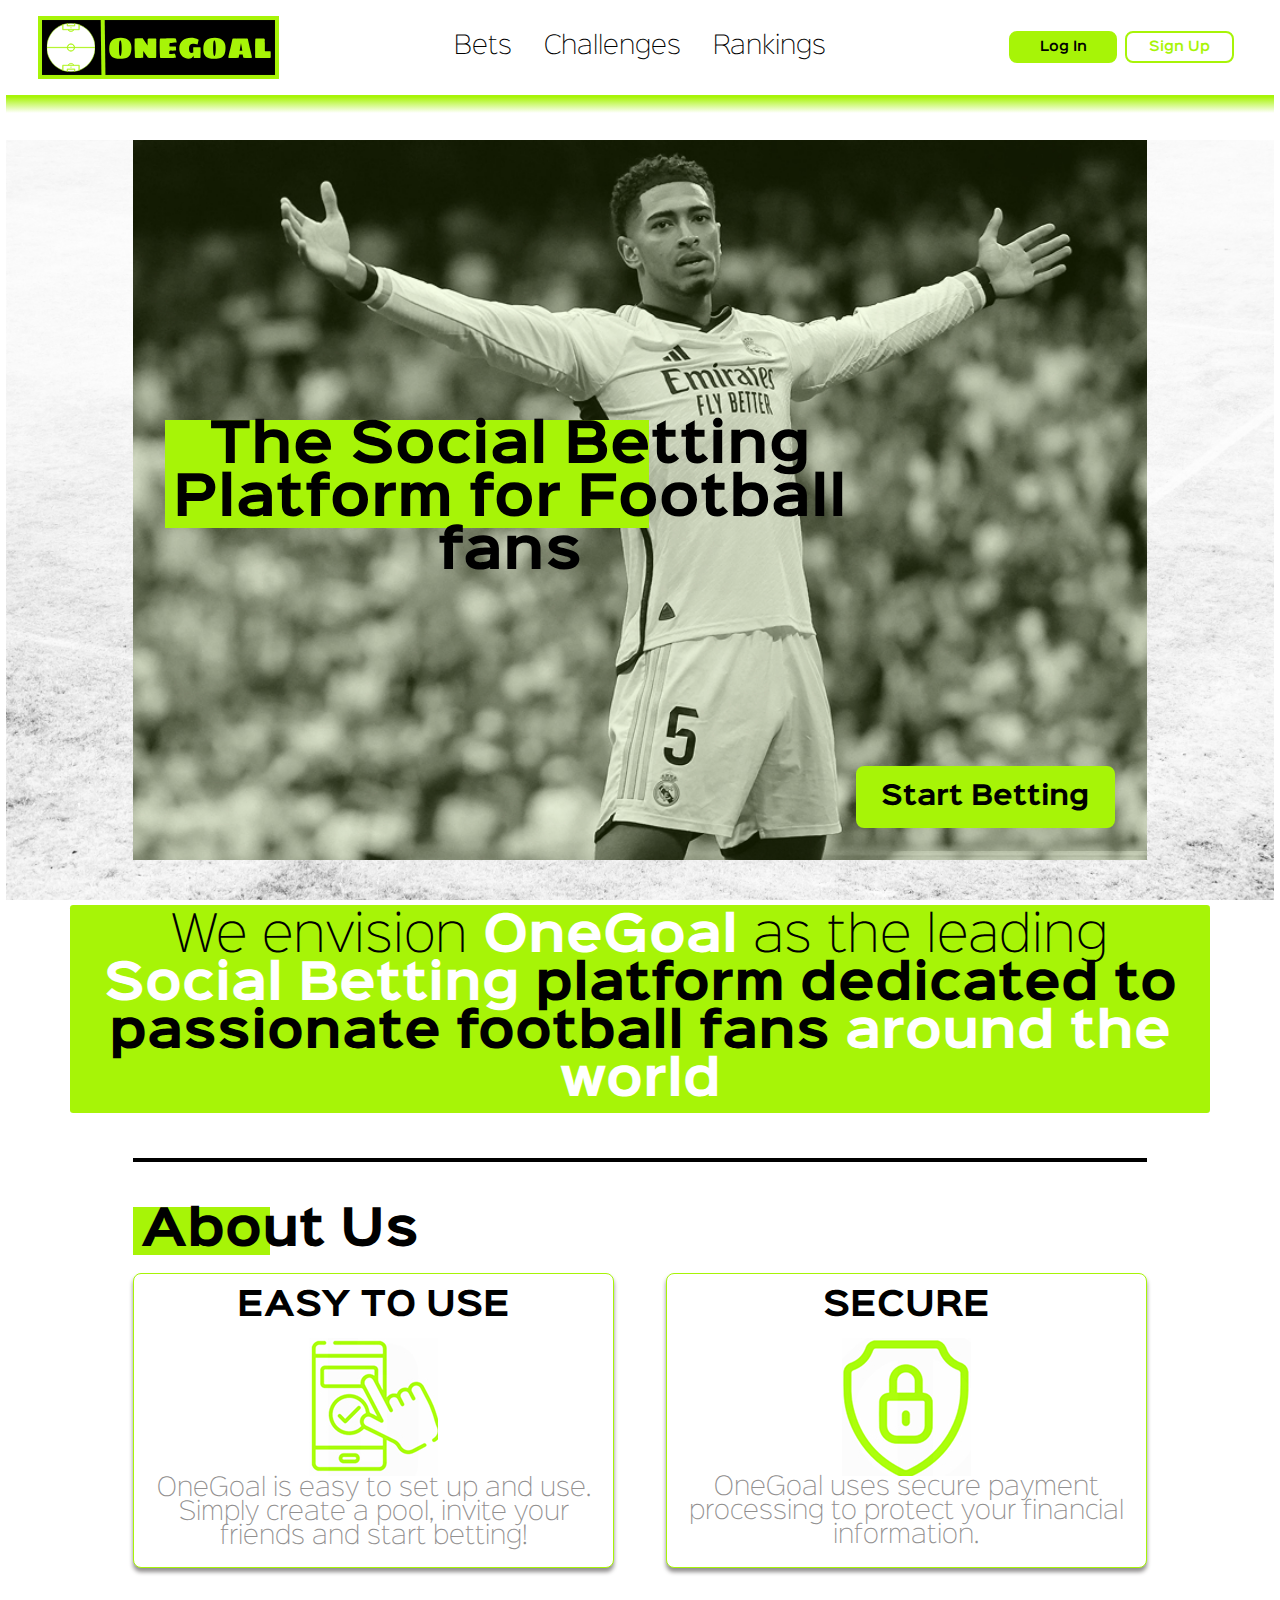
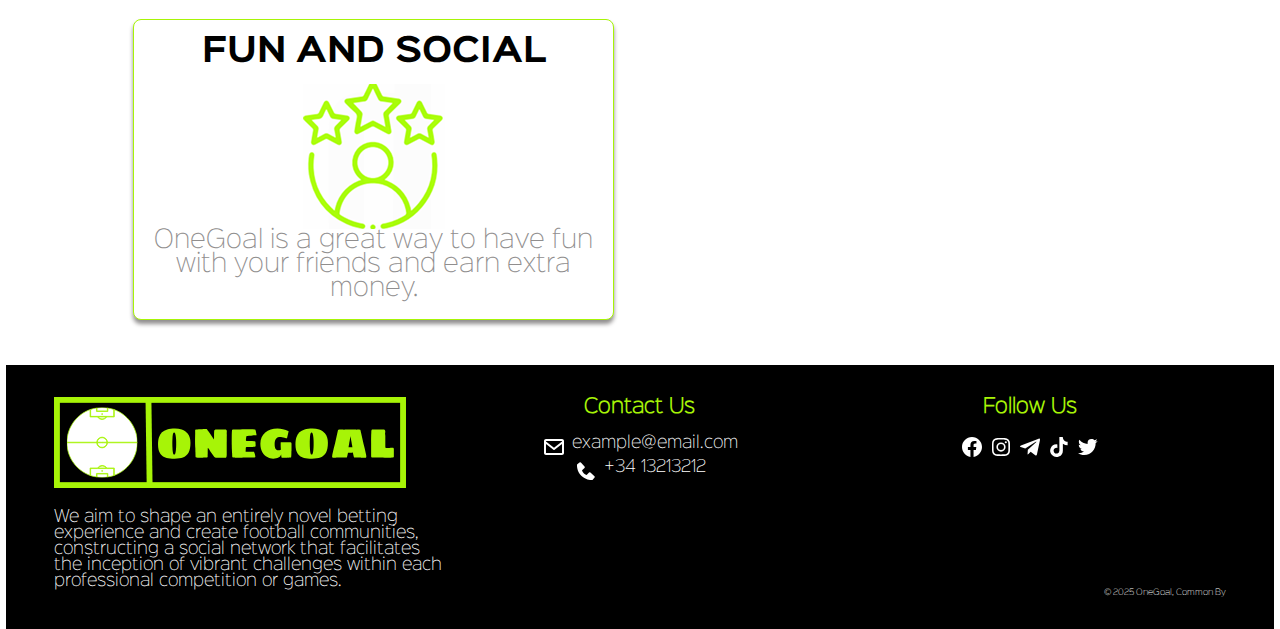
==== commit 31beb96b: "Añadido elementos responsive en paginas home, registro y home registrado" ====
--- a/App/index.html
+++ b/App/index.html
@@ -26,10 +26,9 @@
             <a href="./pages/signup.html" class="button__login">Log In</a>
             <a href="./pages/signup.html" class="button__singup">Sign Up</a>
         </div>
+        <div class="oculto"><svg xmlns="http://www.w3.org/2000/svg" class="header__svg" viewBox="0 0 24 24"><path d="M4 6h16v2H4zm0 5h16v2H4zm0 5h16v2H4z"/></svg></div>
     </header>
-    <div class="separador">
-
-    </div>
+    <div class="separador"></div>
 
     <main class="main">
 
@@ -89,7 +88,15 @@
 
         
     </main>
-
+    <!-- BARRA NAVEGACIÓN PARA MOVIL -->
+    <section class="menu__movil oculto">
+        <a href="./pages/home.html"><svg xmlns="http://www.w3.org/2000/svg" width="24" height="24" viewBox="0 0 24 24"><path d="M5 22h14a2 2 0 0 0 2-2v-9a1 1 0 0 0-.29-.71l-8-8a1 1 0 0 0-1.41 0l-8 8A1 1 0 0 0 3 11v9a2 2 0 0 0 2 2zm5-2v-5h4v5zm-5-8.59 7-7 7 7V20h-3v-5a2 2 0 0 0-2-2h-4a2 2 0 0 0-2 2v5H5z"/></svg></a>
+        <a href="./pages/signup.html"><svg xmlns="http://www.w3.org/2000/svg" width="24" height="24" viewBox="0 0 24 24"><path d="M12 5C7.031 5 2 6.546 2 9.5S7.031 14 12 14c4.97 0 10-1.546 10-4.5S16.97 5 12 5zm-5 9.938v3c1.237.299 2.605.482 4 .541v-3a21.166 21.166 0 0 1-4-.541zm6 .54v3a20.994 20.994 0 0 0 4-.541v-3a20.994 20.994 0 0 1-4 .541zm6-1.181v3c1.801-.755 3-1.857 3-3.297v-3c0 1.44-1.199 2.542-3 3.297zm-14 3v-3C3.2 13.542 2 12.439 2 11v3c0 1.439 1.2 2.542 3 3.297z"/></svg></a>
+        <a href="./pages/signup.html"><svg xmlns="http://www.w3.org/2000/svg" width="24" height="24" viewBox="0 0 24 24"><path d="m14.303 6-3-2H6V2H4v20h2v-8h4.697l3 2H20V6z"/></svg></a>
+        <a href="./pages/signup.html"><svg xmlns="http://www.w3.org/2000/svg" width="24" height="24" viewBox="0 0 24 24" style="transform: rotate(90deg);"><path d="M4 6h16v2H4zm4 5h12v2H8zm5 5h7v2h-7z"></path></svg></a>
+        <a href="./pages/signup.html"><svg xmlns="http://www.w3.org/2000/svg" width="24" height="24" viewBox="0 0 24 24"><path d="M10 18a7.952 7.952 0 0 0 4.897-1.688l4.396 4.396 1.414-1.414-4.396-4.396A7.952 7.952 0 0 0 18 10c0-4.411-3.589-8-8-8s-8 3.589-8 8 3.589 8 8 8zm0-14c3.309 0 6 2.691 6 6s-2.691 6-6 6-6-2.691-6-6 2.691-6 6-6z"/></svg></a>
+        <a href="./pages/signup.html"><svg xmlns="http://www.w3.org/2000/svg" width="24" height="24" viewBox="0 0 24 24"><path d="M12 6a3.939 3.939 0 0 0-3.934 3.934h2C10.066 8.867 10.934 8 12 8s1.934.867 1.934 1.934c0 .598-.481 1.032-1.216 1.626a9.208 9.208 0 0 0-.691.599c-.998.997-1.027 2.056-1.027 2.174V15h2l-.001-.633c.001-.016.033-.386.441-.793.15-.15.339-.3.535-.458.779-.631 1.958-1.584 1.958-3.182A3.937 3.937 0 0 0 12 6zm-1 10h2v2h-2z"/><path d="M12 2C6.486 2 2 6.486 2 12s4.486 10 10 10 10-4.486 10-10S17.514 2 12 2zm0 18c-4.411 0-8-3.589-8-8s3.589-8 8-8 8 3.589 8 8-3.589 8-8 8z"/></svg></a>
+    </section>
     <!-- FOOTER -->
     <footer class="footer">
        <div class="footer__info">
@@ -100,7 +107,7 @@
             <div class="footer__info-contact">
                 <h3>Contact Us</h3>
                 <div>
-                    <svg xmlns="http://www.w3.org/2000/svg" viewBox="0 0 24 24" class="footer__svg"><path d="M20 4H4c-1.103 0-2 .897-2 2v12c0 1.103.897 2 2 2h16c1.103 0 2-.897 2-2V6c0-1.103-.897-2-2-2zm0 2v.511l-8 6.223-8-6.222V6h16zM4 18V9.044l7.386 5.745a.994.994 0 0 0 1.228 0L20 9.044 20.002 18H4z"/></svg>
+                    <svg xmlns="http://www.w3.org/2000/svg" class="footer__svg" viewBox="0 0 24 24" ><path d="M20 4H4c-1.103 0-2 .897-2 2v12c0 1.103.897 2 2 2h16c1.103 0 2-.897 2-2V6c0-1.103-.897-2-2-2zm0 2v.511l-8 6.223-8-6.222V6h16zM4 18V9.044l7.386 5.745a.994.994 0 0 0 1.228 0L20 9.044 20.002 18H4z"/></svg>
                     <p> example@email.com</p>
                 </div>
                 <div>
--- a/App/assets/css/estilo.css
+++ b/App/assets/css/estilo.css
@@ -1,6 +1,15 @@
 @font-face{
     font-family: SinkinSans;
     src: url("../fonts/SinkinSans-200XLight.otf"), url("../fonts/SinkinSans-200XLightItalic.otf"), url("../fonts/SinkinSans-400Regular.otf"), url("../fonts/SinkinSans-400RegularItalic.otf"), url("../fonts/SinkinSans-600SemiBold.otf"), url("../fonts/SinkinSans-600SemiBoldItalic.otf"), url("../fonts/SinkinSans-700Bold.otf"), url("../fonts/SinkinSans-700BoldItalic.otf");
+}
+
+@font-face{
+    font-family: SinkinSansBold;
+    src: url("../fonts/SinkinSans-600SemiBold.otf"), url("../fonts/SinkinSans-600SemiBoldItalic.otf"), url("../fonts/SinkinSans-700Bold.otf"), url("../fonts/SinkinSans-700BoldItalic.otf");
+}
+@font-face{
+    font-family: SinkinSansExtraBold;
+    src: url("../fonts/SinkinSans-700Bold.otf"), url("../fonts/SinkinSans-700BoldItalic.otf");
 }
 
 *{
@@ -30,6 +39,7 @@
 body {
     width: 99vw;
     background-color: var(--blanco);
+    margin: 0  auto;
 }
 
 /*Header*/
@@ -84,13 +94,16 @@
     width: 20%;
 }
 
-.buttons button {
+.buttons a {
     padding: 0.5rem 1rem;
     border-radius: 0.5rem;
     font-size: 1rem;
     cursor: pointer;
     transition: background-color 0.3s, color 0.3s;
     width: 45%;
+    text-align: center;
+    font-family: SinkinSansBold;
+    
 }
 
 .button__login {
@@ -113,6 +126,53 @@
     background-color: var(--principal);
     color: var(--secundario);
 }
+
+.oculto{
+    display: none;
+}
+/* YA INICIADO SESION */
+.header__user{
+    display: flex;
+    gap: 0.8vw;
+    justify-content: end;
+    align-items: center;
+    width: auto;
+    /* border: solid; */
+}
+.header__user a{
+    display: flex;
+    justify-content: center;
+    align-items: center;
+}
+.header__user-money{
+    display: flex;
+    gap: 1vw;
+    align-items: center;
+    justify-content: center;
+    border: 1px solid var(--principal);
+    border-radius: 8px;
+    padding: 1vh 1vw;
+}
+
+.header__svg{
+    height: 50px;
+    width: 50px;
+    fill: var(--secundario);
+}
+.header__svg:hover{
+    fill: var(--principal);
+    scale: 1.2;
+}
+.header__svg2{
+    height: 24px;
+    width: 24px;
+    fill: var(--principal);
+    cursor: pointer;
+}
+.header__svg2:hover{
+    fill: var(--secundario);
+    scale: 1.2;
+}
 .separador{
     width: 100%;
     height: 2vh;
@@ -154,10 +214,10 @@
 .main__portada-titulo{
     width: 45%;
     color:var(--secundario);
-    font-size: 2.5em;
+    font-size: 2.2em;
     text-align: center;
     /* border: solid; */
-    font-weight: bold;
+    
     position: relative;
 }
 
@@ -174,6 +234,7 @@
 .main__portada-titulo h2{
     position: relative;
     z-index: 2;
+    font-family: SinkinSansExtraBold;
 }
 
 .main__portada-button{
@@ -190,7 +251,7 @@
     padding: 1rem;
     background-color: var(--principal);
     color: var(--secundario);
-    font-weight: bold;
+    font-family: SinkinSansExtraBold;
     font-size: 2em;
     text-align: center ;
     border-radius: 0.5rem;
@@ -218,11 +279,11 @@
 .main__marca .white{
     color: var(--blanco);
     font-weight: bold;
-    text-shadow: 1px 1px 0px white, -1px -1px 0px white, 1px -1px 0px white, -1px 1px 0px white;
+    font-family: SinkinSansExtraBold;
 }
 .main__marca .bold{
     font-weight: bold;
-    text-shadow: 1px 1px 0px black, -1px -1px 0px black, 1px -1px 0px black, -1px 1px 0px black;
+    font-family: SinkinSansExtraBold;
 }
 
 .separador__basico{
@@ -244,7 +305,7 @@
 .main__aboutUs-titulo{
     width: 45%;
     color:var(--secundario);
-    font-size: 2.5em;
+    font-size: 2em;
     /* border: solid; */
     font-weight: bold;
     position: relative;
@@ -253,10 +314,11 @@
 .main__aboutUs-titulo h2{
     position: relative;
     z-index: 2;
-    text-shadow: 1px 1px 0px black, -1px -1px 0px black, 1px -1px 0px black, -1px 1px 0px black;
+    font-family: SinkinSansExtraBold;
 }
 .main__aboutUs-titulo .box_titulo{
     width: 30%;
+    height: 100%;
 }
 
 /* GRID */
@@ -277,9 +339,10 @@
     border: 1px solid var(--principal);
     border-radius: 8px;
     background-color: var(--blanco);
-    height: 350px;
+    height: auto;
     text-align: center;
     box-shadow: 0 4px 4px var(--gris);
+    padding: 0 0 2vh 0; 
 }
 
 .container__box h3{
@@ -287,7 +350,7 @@
     color: var(--secundario);
     font-weight: bold;
     margin: 1rem 0;
-    text-shadow: 1px 1px 0px black, -1px -1px 0px black, 1px -1px 0px black, -1px 1px 0px black;
+    font-family: SinkinSansExtraBold;
 }
 
 .container__box p{
@@ -325,6 +388,7 @@
 }
 .footer__info-logo img{
     margin-bottom: 2vh;
+    width: 90%;
 }
 
 .footer__info-contact{
@@ -336,7 +400,7 @@
 
 }
 .footer__info-contact div{
-    width: 40%;
+    width: auto;
     display: flex;
     /* border: solid white; */
     gap: 0.5vw;
@@ -367,3 +431,155 @@
     text-align: right;
     
 }
+
+/*  MEDIA QUERY */
+
+@media(max-width: 1366px){
+    .main__portada-titulo{
+        width: 80%;
+    }
+    .box_titulo{
+        height: 12vh;
+    }
+    .main__portada-button a{
+        width: 100%;
+        padding: 1rem;
+        font-family: SinkinSansExtraBold;
+        font-size: 1.6em;
+
+    }
+    .header__svg{
+        height: 46px;
+        width: 46px;
+    }
+}
+
+@media(max-width: 1312px){
+    .buttons a {
+        font-size: 0.8rem;
+    }
+}
+
+@media(max-width: 1209px){
+    .main__portada-button a{
+        width: 100%;
+        padding: 1rem;
+        font-family: SinkinSansExtraBold;
+        font-size: 1.4em;
+
+    }
+    .header__svg{
+        height: 40px;
+        width: 40px;
+    }
+}
+
+@media(max-width: 1150px){
+    .buttons a {
+        font-size: 0.6rem;
+    }
+    .box_titulo{
+        height: 8vh;
+    }
+    .main__marca{
+        font-size: 2.4rem;
+    }
+}
+
+@media(max-width: 968px){
+    .main__portada-button a{
+        width: 100%;
+        padding: 1rem;
+        font-family: SinkinSansExtraBold;
+        font-size: 1em;
+
+    }
+    .buttons a {
+        font-size: 0.5rem;
+    }
+    .main__portada-titulo{
+        font-size: 1.8em;
+    }
+    .box_titulo{
+        height: 14vh;
+    }
+    .header__svg{
+        height: 32px;
+        width: 32px;
+    }
+}
+
+@media(max-width:801px){
+    .header__nav, .buttons{
+        display: none;
+    }
+    .oculto{
+        display: block;
+    }
+    .main__portada-titulo{
+        font-size: 1.2em;
+    }
+    .main__marca{
+        font-size: 1.4rem;
+    }
+    .main__portada-button a{
+        font-size: 0.5em;
+
+    }
+    .main__aboutUs-titulo{
+        font-size: 1.4em;
+    }
+    .main__aboutUs-container{
+        display: flex;
+        flex-direction: column;
+    }
+    .footer__info-logo img{
+        width: 90%;
+    }
+    .box_titulo{
+        height: 8vh;
+    }
+
+    .main{
+        padding-bottom: 20vh;
+    }
+    .footer{
+        display: none;
+    }
+    .menu__movil{
+        position: fixed;
+        bottom: 10vh;
+        background-color: black;
+        width: 60vw;
+        display: flex;
+        justify-content: space-around;
+        align-items: center;
+        border-radius: 100px;
+        padding: 1vh 1vw;
+        margin-left: 20vw;
+    }
+    .menu__movil a{
+        width: 8vw;
+        height: 8vw;
+        display: flex;
+        justify-content: center;
+        align-items: center;
+        /* border: solid white; */
+        border-radius: 50%;
+    }
+    .menu__movil a:hover{
+        background-color: var(--principal);
+    }
+    .menu__movil a > svg{
+        width: 5vw;
+        height: 5vw;
+        fill: white;
+    }
+    .header__svg{
+        height: 24px;
+        width: 24px;
+    }
+    .marcado{
+        background-color: var(--principal);
+    }
+}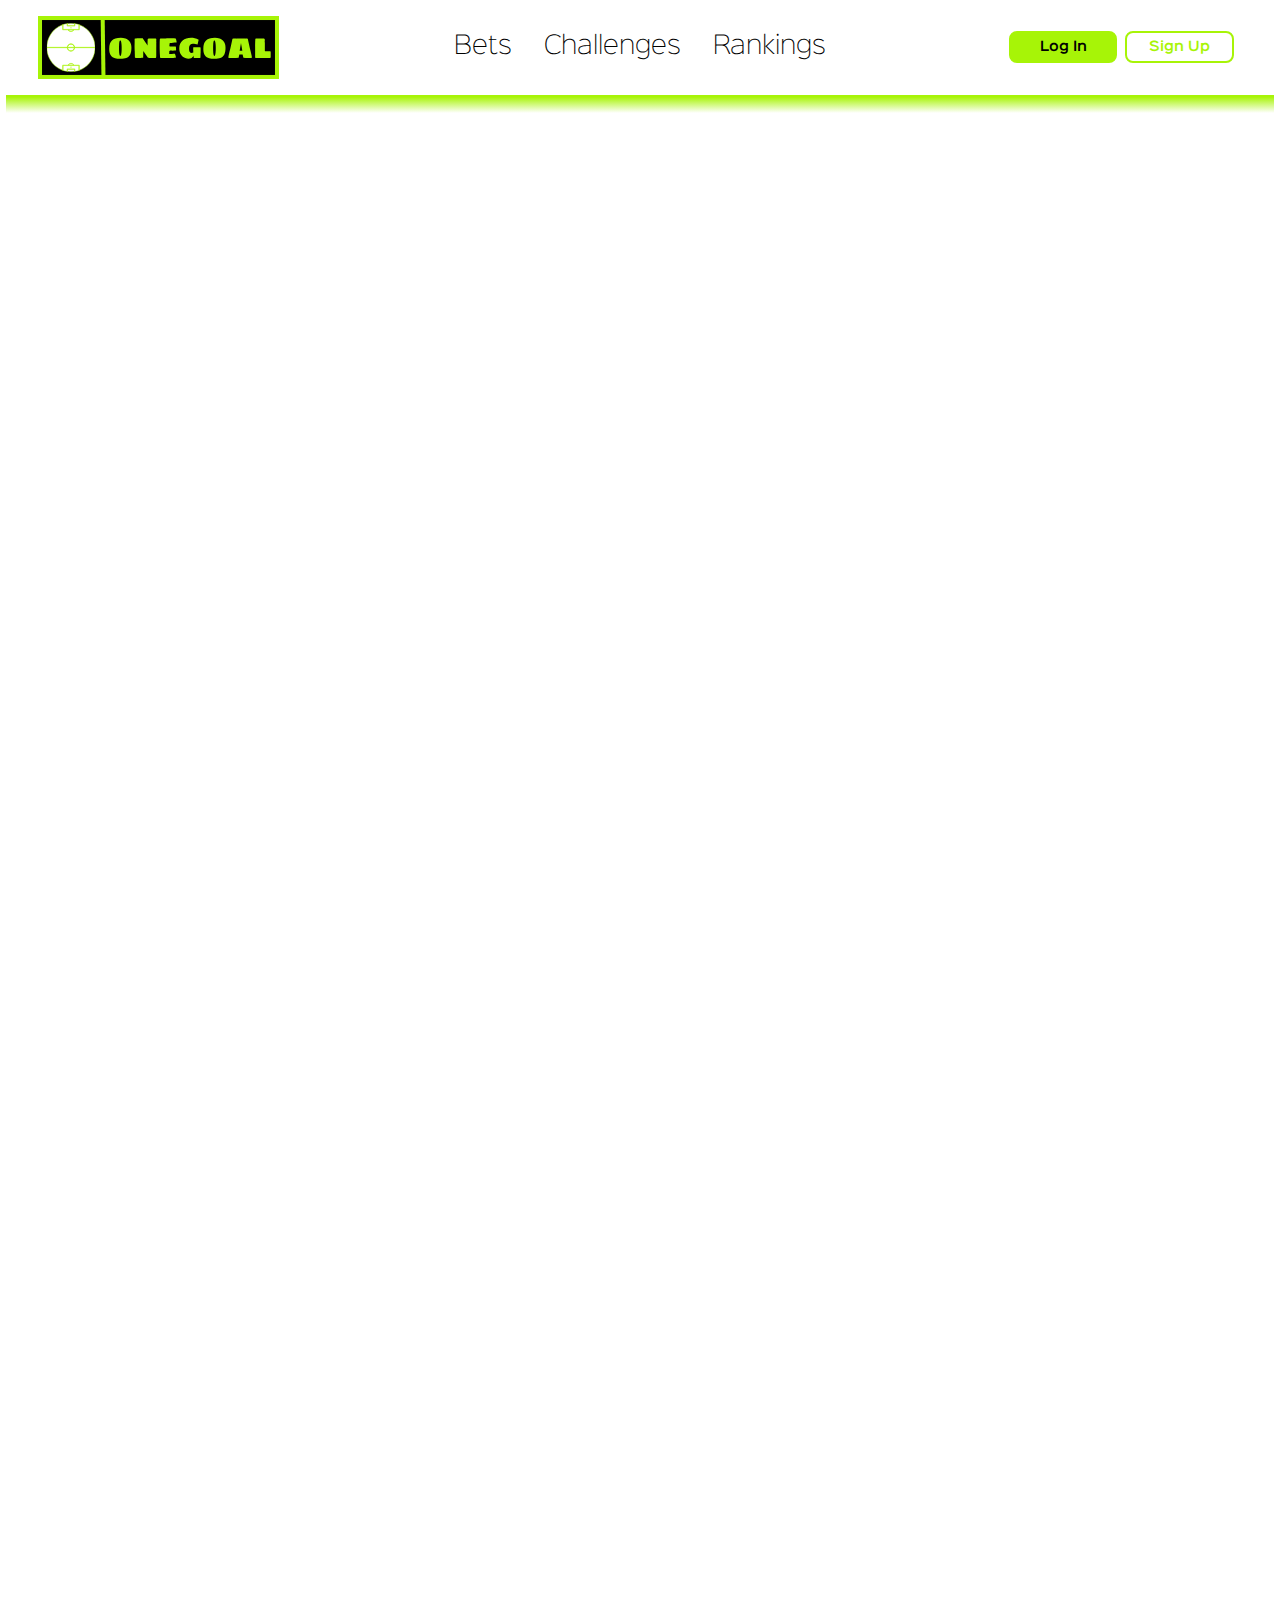
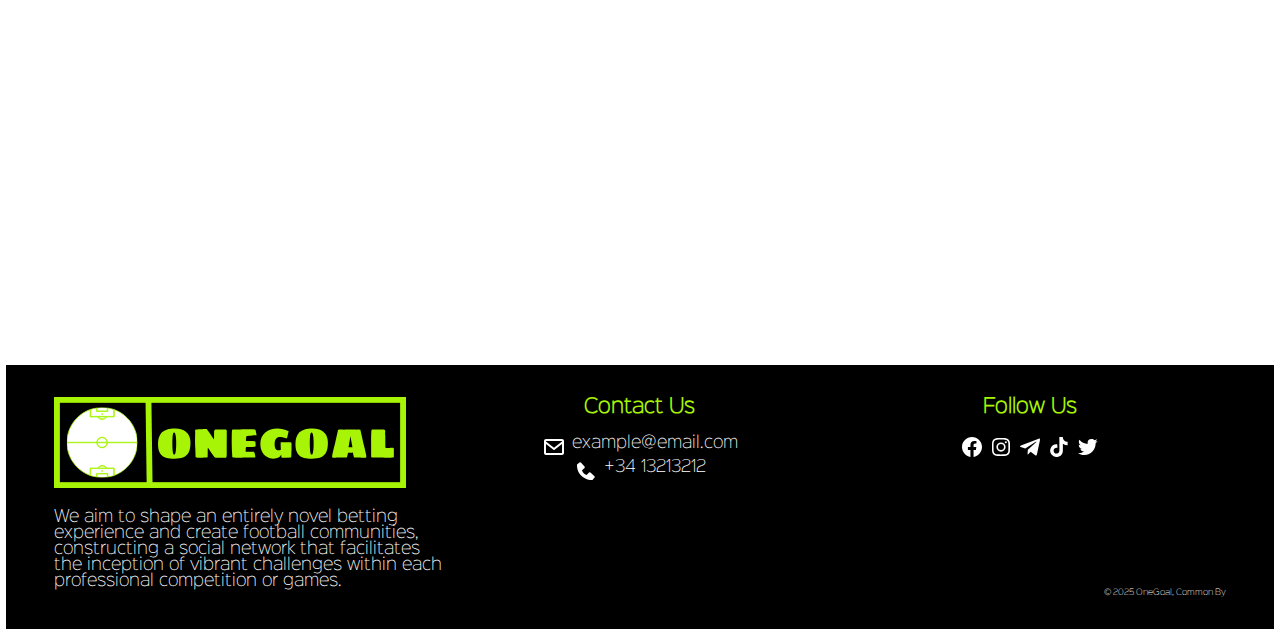
==== commit a20aa5f3: "Animacion de fade-in añadida" ====
--- a/App/index.html
+++ b/App/index.html
@@ -7,7 +7,7 @@
     <link rel="stylesheet" href="assets/css/estilo.css">
     <link rel="icon" href="./assets/img/iconos/logo.svg">
 </head>
-<body>
+<body >
     <header class="header">
         <!-- LOGO/HOME -->
         <div class="header__logo">
@@ -30,7 +30,7 @@
     </header>
     <div class="separador"></div>
 
-    <main class="main">
+    <main class="main fade-in">
 
         <!-- PORTADA CON IMAGEN DE FONDO -->
 
@@ -90,7 +90,7 @@
     </main>
     <!-- BARRA NAVEGACIÓN PARA MOVIL -->
     <section class="menu__movil oculto">
-        <a href="./pages/home.html"><svg xmlns="http://www.w3.org/2000/svg" width="24" height="24" viewBox="0 0 24 24"><path d="M5 22h14a2 2 0 0 0 2-2v-9a1 1 0 0 0-.29-.71l-8-8a1 1 0 0 0-1.41 0l-8 8A1 1 0 0 0 3 11v9a2 2 0 0 0 2 2zm5-2v-5h4v5zm-5-8.59 7-7 7 7V20h-3v-5a2 2 0 0 0-2-2h-4a2 2 0 0 0-2 2v5H5z"/></svg></a>
+        <a href="index.html"><svg xmlns="http://www.w3.org/2000/svg" width="24" height="24" viewBox="0 0 24 24"><path d="M5 22h14a2 2 0 0 0 2-2v-9a1 1 0 0 0-.29-.71l-8-8a1 1 0 0 0-1.41 0l-8 8A1 1 0 0 0 3 11v9a2 2 0 0 0 2 2zm5-2v-5h4v5zm-5-8.59 7-7 7 7V20h-3v-5a2 2 0 0 0-2-2h-4a2 2 0 0 0-2 2v5H5z"/></svg></a>
         <a href="./pages/signup.html"><svg xmlns="http://www.w3.org/2000/svg" width="24" height="24" viewBox="0 0 24 24"><path d="M12 5C7.031 5 2 6.546 2 9.5S7.031 14 12 14c4.97 0 10-1.546 10-4.5S16.97 5 12 5zm-5 9.938v3c1.237.299 2.605.482 4 .541v-3a21.166 21.166 0 0 1-4-.541zm6 .54v3a20.994 20.994 0 0 0 4-.541v-3a20.994 20.994 0 0 1-4 .541zm6-1.181v3c1.801-.755 3-1.857 3-3.297v-3c0 1.44-1.199 2.542-3 3.297zm-14 3v-3C3.2 13.542 2 12.439 2 11v3c0 1.439 1.2 2.542 3 3.297z"/></svg></a>
         <a href="./pages/signup.html"><svg xmlns="http://www.w3.org/2000/svg" width="24" height="24" viewBox="0 0 24 24"><path d="m14.303 6-3-2H6V2H4v20h2v-8h4.697l3 2H20V6z"/></svg></a>
         <a href="./pages/signup.html"><svg xmlns="http://www.w3.org/2000/svg" width="24" height="24" viewBox="0 0 24 24" style="transform: rotate(90deg);"><path d="M4 6h16v2H4zm4 5h12v2H8zm5 5h7v2h-7z"></path></svg></a>
--- a/App/assets/css/estilo.css
+++ b/App/assets/css/estilo.css
@@ -24,6 +24,7 @@
     list-style: none;
 }
 
+/* VARIBLES USADAS */
 :root{
     --principal: #A7F407;
     --secundario: #000000;
@@ -42,6 +43,23 @@
     margin: 0  auto;
 }
 
+.fade-in {
+    opacity: 0;
+    transform: translateY(20px);
+    animation: fadeIn 2s ease-out forwards;
+  }
+  
+  @keyframes fadeIn {
+    0% {
+      opacity: 0;
+      transform: translateY(20px);
+    }
+    100% {
+      opacity: 1;
+      transform: translateY(0);
+    }
+  }
+
 /*Header*/
 .header{
     color: var(--secundario);
@@ -52,7 +70,7 @@
     padding: 1rem 2rem;
 
 }
-
+/* HEADER LOGO */
 .header__logo{
     width: 20%;
 }
@@ -87,12 +105,15 @@
     height: 0.5vh;
     background-color: var(--principal);
 }
+/* INICIO DE SESION Y REGISTRO */
 .buttons {
     display: flex;
     justify-content: space-evenly;
     align-items: center;
     width: 20%;
-}
+    transition: background-color 0.3s ease, transform 0.2s ease;
+}
+
 
 .buttons a {
     padding: 0.5rem 1rem;
@@ -103,6 +124,7 @@
     width: 45%;
     text-align: center;
     font-family: SinkinSansBold;
+    transition: background-color 0.3s ease, transform 0.2s ease;
     
 }
 
@@ -121,13 +143,15 @@
 .button__login:hover {
     background-color: var(--secundario);
     color: var(--principal);
+    transition: background-color 0.3s, color 0.3s;
 }   
 .button__singup:hover {
     background-color: var(--principal);
     color: var(--secundario);
-}
-
-.oculto{
+    transition: background-color 0.3s, color 0.3s;
+}
+
+.oculto{ /* OCULTAR ELEMENTOS DE LA BARRA DE NAVEGACION */
     display: none;
 }
 /* YA INICIADO SESION */
@@ -162,6 +186,8 @@
 .header__svg:hover{
     fill: var(--principal);
     scale: 1.2;
+    transition: background-color 0.3s ease, transform 0.2s ease;
+    transform: rotate(15deg);
 }
 .header__svg2{
     height: 24px;
@@ -172,6 +198,8 @@
 .header__svg2:hover{
     fill: var(--secundario);
     scale: 1.2;
+    transition: background-color 0.3s ease, transform 0.2s ease;
+    transform: rotate(15deg);
 }
 .separador{
     width: 100%;
@@ -244,6 +272,8 @@
     display: flex;
     justify-content: center;
     align-items: end;
+    transition: background-color 0.3s ease, transform 0.2s ease;
+
 }
 
 .main__portada-button a{
@@ -261,6 +291,7 @@
 .main__portada-button a:hover{
     background-color: var(--secundario);
     color: var(--principal);
+    transition: background-color 0.3s, color 0.3s;
 }
 
 /* MARCA/INFORMACION */
@@ -321,7 +352,7 @@
     height: 100%;
 }
 
-/* GRID */
+/* GRID (ABOUT US)*/
 
 .main__aboutUs-container{
     width: 100%;
@@ -422,6 +453,7 @@
 .follow_icons .footer__svg:hover{
     fill: var(--principal);
     scale: 1.2;
+    transform: rotate(15deg);
 }
 
 .footer__copy{
@@ -432,14 +464,14 @@
     
 }
 
-/*  MEDIA QUERY */
+/*  MEDIA QUERY PAGINA*/
 
 @media(max-width: 1366px){
     .main__portada-titulo{
         width: 80%;
     }
     .box_titulo{
-        height: 12vh;
+        height: 100%;
     }
     .main__portada-button a{
         width: 100%;
@@ -479,7 +511,7 @@
         font-size: 0.6rem;
     }
     .box_titulo{
-        height: 8vh;
+        height: 100%;
     }
     .main__marca{
         font-size: 2.4rem;
@@ -501,7 +533,7 @@
         font-size: 1.8em;
     }
     .box_titulo{
-        height: 14vh;
+        height: 100%;
     }
     .header__svg{
         height: 32px;
@@ -510,6 +542,9 @@
 }
 
 @media(max-width:801px){
+    .header__logo{
+        width: 30%;
+    }
     .header__nav, .buttons{
         display: none;
     }
@@ -537,7 +572,7 @@
         width: 90%;
     }
     .box_titulo{
-        height: 8vh;
+        height: 100%;
     }
 
     .main{
@@ -546,6 +581,7 @@
     .footer{
         display: none;
     }
+    /* APARICION DEL MENÚN DEL MOVIL */
     .menu__movil{
         position: fixed;
         bottom: 10vh;
@@ -557,6 +593,7 @@
         border-radius: 100px;
         padding: 1vh 1vw;
         margin-left: 20vw;
+        z-index: 3;
     }
     .menu__movil a{
         width: 8vw;
@@ -569,6 +606,7 @@
     }
     .menu__movil a:hover{
         background-color: var(--principal);
+        transform: rotate(15deg);
     }
     .menu__movil a > svg{
         width: 5vw;
@@ -582,4 +620,44 @@
     .marcado{
         background-color: var(--principal);
     }
+}
+
+@media(max-width:500px){
+   
+    .main__portada{
+        flex-direction: column;
+        justify-content: end;
+        gap: 20vh;
+
+        
+    }
+    .main__portada-button{
+        width: 80%;
+        height: auto;
+        /* border: solid; */
+    }
+
+    .main__portada-titulo{
+        width: 100%;
+        font-size: 1em;
+        /* border: solid; */
+    }
+    .main__portada-button a{
+        font-size: 1em;
+    }
+    .main__marca{
+        font-size: 1.4rem;
+    }
+    .main__aboutUs-titulo{
+        font-size: 1em;
+        width: 100%;
+    }
+    .container__box h3{
+        font-size: 1.4em;
+    }
+    
+    .container__box p{
+        font-size: 1em;
+
+    }
 }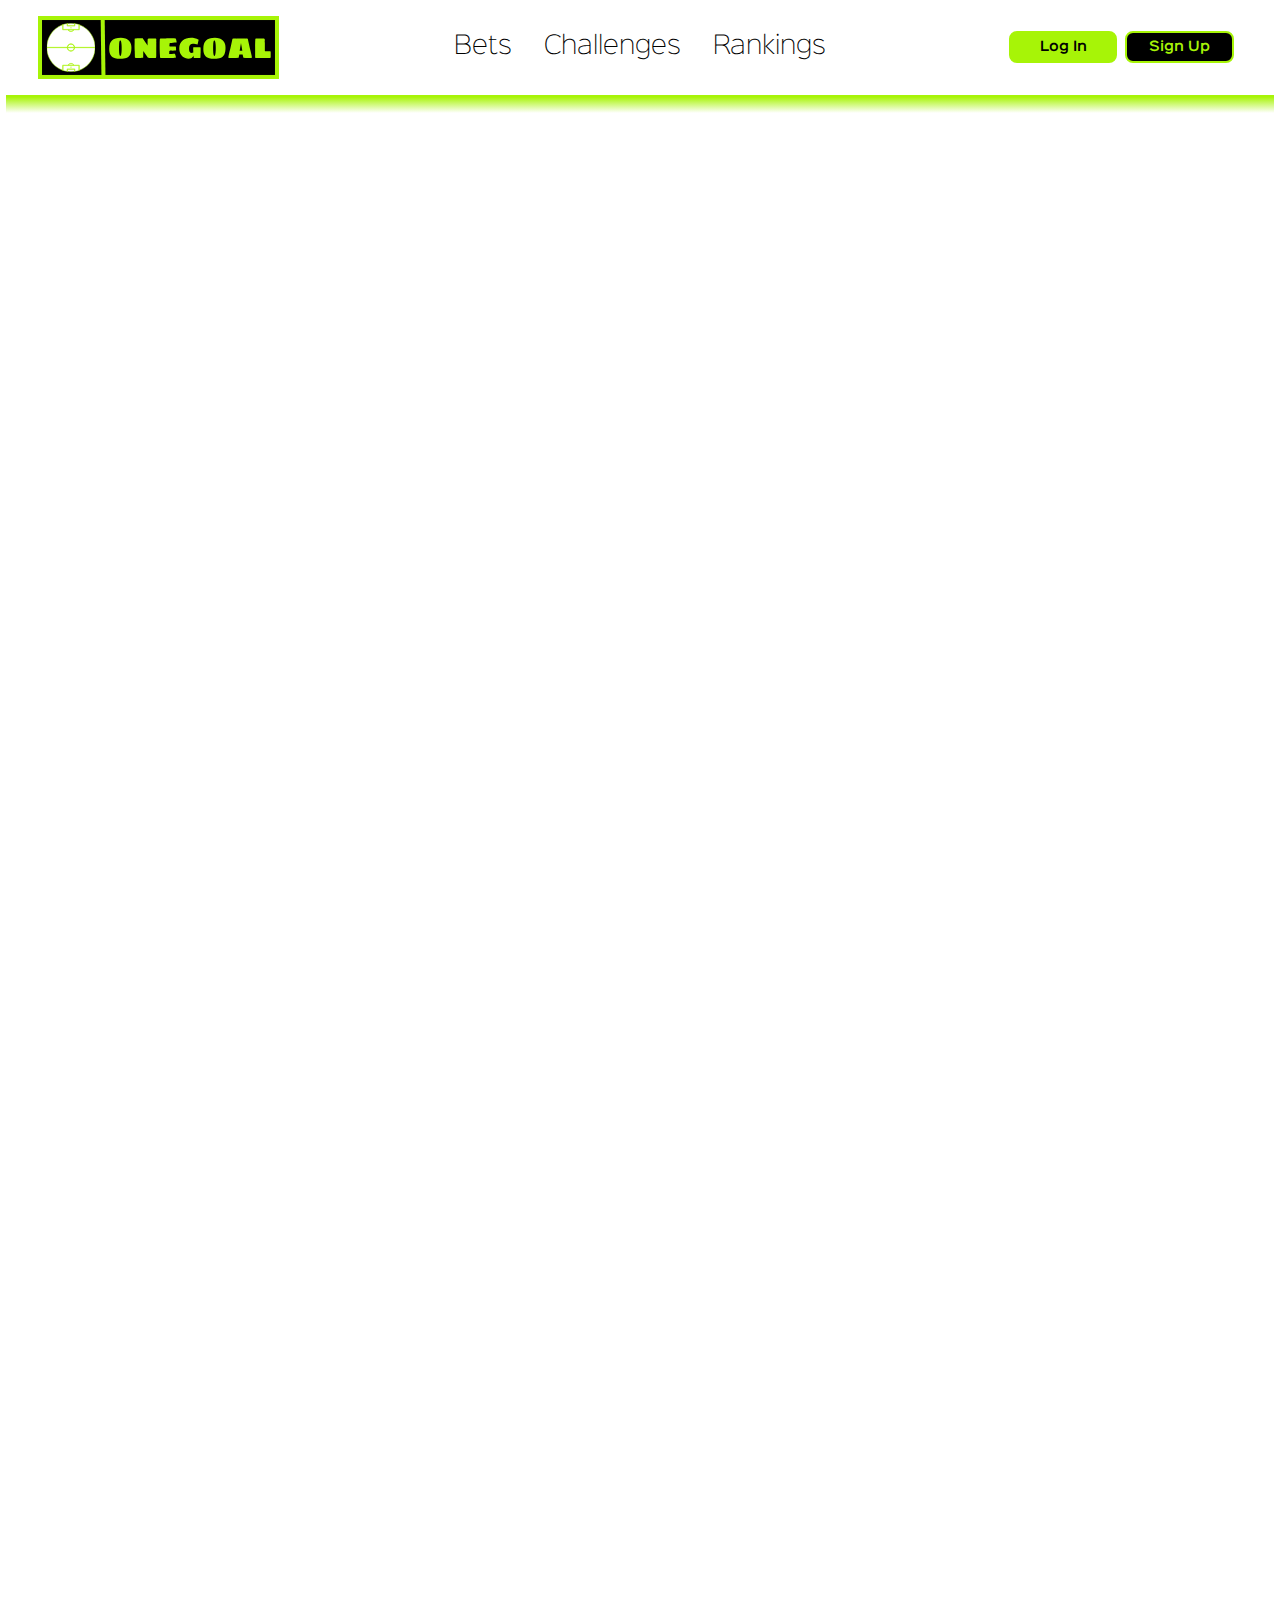
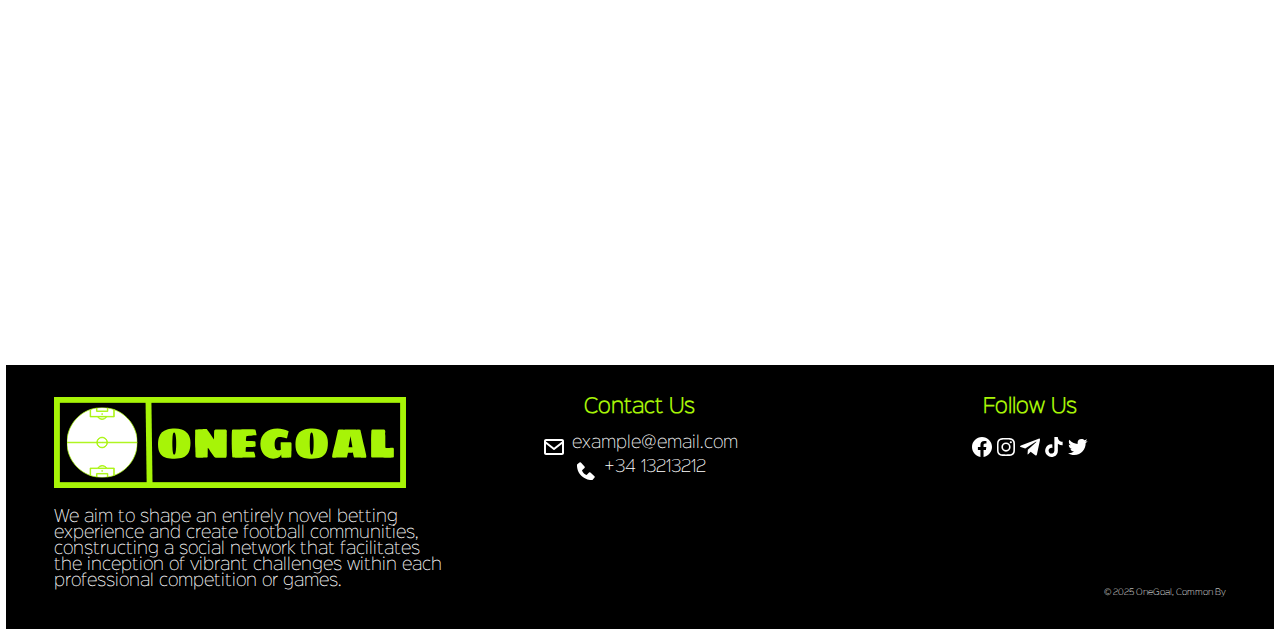
==== commit d1cedcdc: "Agregado la accesibilidad con semántica, etiquetas title y arial label, readme modificado y cambios " ====
--- a/App/index.html
+++ b/App/index.html
@@ -42,7 +42,7 @@
 
             </div>
             <div class="main__portada-button">
-                <a href="./pages/signup.html">Start Betting</a>
+                <a href="./pages/signup.html" aria-label="Start Betting">Start Betting</a>
             </div>
             
 
@@ -52,7 +52,7 @@
 
         <div class="main__marca">
             
-                <p>We envision <span class="white">OneGoal</span> as the leading <span class="white"><br>Social Betting </span><span class="bold">platform dedicated to passionate football fans</span><span class="white"> around the world</span></p>
+                <p>We envision <span class="bold">OneGoal</span> as the leading <span class="bold"><br>Social Betting </span><span class="bold">platform dedicated to passionate football fans</span><span class="bold"> around the world</span></p>
 
         </div>
 
@@ -90,12 +90,12 @@
     </main>
     <!-- BARRA NAVEGACIÓN PARA MOVIL -->
     <section class="menu__movil oculto">
-        <a href="index.html"><svg xmlns="http://www.w3.org/2000/svg" width="24" height="24" viewBox="0 0 24 24"><path d="M5 22h14a2 2 0 0 0 2-2v-9a1 1 0 0 0-.29-.71l-8-8a1 1 0 0 0-1.41 0l-8 8A1 1 0 0 0 3 11v9a2 2 0 0 0 2 2zm5-2v-5h4v5zm-5-8.59 7-7 7 7V20h-3v-5a2 2 0 0 0-2-2h-4a2 2 0 0 0-2 2v5H5z"/></svg></a>
-        <a href="./pages/signup.html"><svg xmlns="http://www.w3.org/2000/svg" width="24" height="24" viewBox="0 0 24 24"><path d="M12 5C7.031 5 2 6.546 2 9.5S7.031 14 12 14c4.97 0 10-1.546 10-4.5S16.97 5 12 5zm-5 9.938v3c1.237.299 2.605.482 4 .541v-3a21.166 21.166 0 0 1-4-.541zm6 .54v3a20.994 20.994 0 0 0 4-.541v-3a20.994 20.994 0 0 1-4 .541zm6-1.181v3c1.801-.755 3-1.857 3-3.297v-3c0 1.44-1.199 2.542-3 3.297zm-14 3v-3C3.2 13.542 2 12.439 2 11v3c0 1.439 1.2 2.542 3 3.297z"/></svg></a>
-        <a href="./pages/signup.html"><svg xmlns="http://www.w3.org/2000/svg" width="24" height="24" viewBox="0 0 24 24"><path d="m14.303 6-3-2H6V2H4v20h2v-8h4.697l3 2H20V6z"/></svg></a>
-        <a href="./pages/signup.html"><svg xmlns="http://www.w3.org/2000/svg" width="24" height="24" viewBox="0 0 24 24" style="transform: rotate(90deg);"><path d="M4 6h16v2H4zm4 5h12v2H8zm5 5h7v2h-7z"></path></svg></a>
-        <a href="./pages/signup.html"><svg xmlns="http://www.w3.org/2000/svg" width="24" height="24" viewBox="0 0 24 24"><path d="M10 18a7.952 7.952 0 0 0 4.897-1.688l4.396 4.396 1.414-1.414-4.396-4.396A7.952 7.952 0 0 0 18 10c0-4.411-3.589-8-8-8s-8 3.589-8 8 3.589 8 8 8zm0-14c3.309 0 6 2.691 6 6s-2.691 6-6 6-6-2.691-6-6 2.691-6 6-6z"/></svg></a>
-        <a href="./pages/signup.html"><svg xmlns="http://www.w3.org/2000/svg" width="24" height="24" viewBox="0 0 24 24"><path d="M12 6a3.939 3.939 0 0 0-3.934 3.934h2C10.066 8.867 10.934 8 12 8s1.934.867 1.934 1.934c0 .598-.481 1.032-1.216 1.626a9.208 9.208 0 0 0-.691.599c-.998.997-1.027 2.056-1.027 2.174V15h2l-.001-.633c.001-.016.033-.386.441-.793.15-.15.339-.3.535-.458.779-.631 1.958-1.584 1.958-3.182A3.937 3.937 0 0 0 12 6zm-1 10h2v2h-2z"/><path d="M12 2C6.486 2 2 6.486 2 12s4.486 10 10 10 10-4.486 10-10S17.514 2 12 2zm0 18c-4.411 0-8-3.589-8-8s3.589-8 8-8 8 3.589 8 8-3.589 8-8 8z"/></svg></a>
+        <a href="index.html" title="Home" aria-label="Home"><svg xmlns="http://www.w3.org/2000/svg" width="24" height="24" viewBox="0 0 24 24"><path d="M5 22h14a2 2 0 0 0 2-2v-9a1 1 0 0 0-.29-.71l-8-8a1 1 0 0 0-1.41 0l-8 8A1 1 0 0 0 3 11v9a2 2 0 0 0 2 2zm5-2v-5h4v5zm-5-8.59 7-7 7 7V20h-3v-5a2 2 0 0 0-2-2h-4a2 2 0 0 0-2 2v5H5z"/></svg></a>
+        <a href="./pages/signup.html" title="Bets" aria-label="Bets"><svg xmlns="http://www.w3.org/2000/svg" width="24" height="24" viewBox="0 0 24 24"><path d="M12 5C7.031 5 2 6.546 2 9.5S7.031 14 12 14c4.97 0 10-1.546 10-4.5S16.97 5 12 5zm-5 9.938v3c1.237.299 2.605.482 4 .541v-3a21.166 21.166 0 0 1-4-.541zm6 .54v3a20.994 20.994 0 0 0 4-.541v-3a20.994 20.994 0 0 1-4 .541zm6-1.181v3c1.801-.755 3-1.857 3-3.297v-3c0 1.44-1.199 2.542-3 3.297zm-14 3v-3C3.2 13.542 2 12.439 2 11v3c0 1.439 1.2 2.542 3 3.297z"/></svg></a>
+        <a href="./pages/signup.html" title="Challenges" aria-label="Challenges"><svg xmlns="http://www.w3.org/2000/svg" width="24" height="24" viewBox="0 0 24 24"><path d="m14.303 6-3-2H6V2H4v20h2v-8h4.697l3 2H20V6z"/></svg></a>
+        <a href="./pages/signup.html" title="Ranking" aria-label="Ranking"><svg xmlns="http://www.w3.org/2000/svg" width="24" height="24" viewBox="0 0 24 24" style="transform: rotate(90deg);"><path d="M4 6h16v2H4zm4 5h12v2H8zm5 5h7v2h-7z"></path></svg></a>
+        <a href="./pages/signup.html" title="Search" aria-label="Search"><svg xmlns="http://www.w3.org/2000/svg" width="24" height="24" viewBox="0 0 24 24"><path d="M10 18a7.952 7.952 0 0 0 4.897-1.688l4.396 4.396 1.414-1.414-4.396-4.396A7.952 7.952 0 0 0 18 10c0-4.411-3.589-8-8-8s-8 3.589-8 8 3.589 8 8 8zm0-14c3.309 0 6 2.691 6 6s-2.691 6-6 6-6-2.691-6-6 2.691-6 6-6z"/></svg></a>
+        <a href="./pages/signup.html" title="Help" aria-label="Help"><svg xmlns="http://www.w3.org/2000/svg" width="24" height="24" viewBox="0 0 24 24"><path d="M12 6a3.939 3.939 0 0 0-3.934 3.934h2C10.066 8.867 10.934 8 12 8s1.934.867 1.934 1.934c0 .598-.481 1.032-1.216 1.626a9.208 9.208 0 0 0-.691.599c-.998.997-1.027 2.056-1.027 2.174V15h2l-.001-.633c.001-.016.033-.386.441-.793.15-.15.339-.3.535-.458.779-.631 1.958-1.584 1.958-3.182A3.937 3.937 0 0 0 12 6zm-1 10h2v2h-2z"/><path d="M12 2C6.486 2 2 6.486 2 12s4.486 10 10 10 10-4.486 10-10S17.514 2 12 2zm0 18c-4.411 0-8-3.589-8-8s3.589-8 8-8 8 3.589 8 8-3.589 8-8 8z"/></svg></a>
     </section>
     <!-- FOOTER -->
     <footer class="footer">
--- a/App/assets/css/estilo.css
+++ b/App/assets/css/estilo.css
@@ -29,7 +29,7 @@
     --principal: #A7F407;
     --secundario: #000000;
     --blanco: #FFFFFF;
-    --gris: #908E8E;
+    --gris: #777676;
     --terciario: #7E8B62;
     --rojo: #7E0505;
     --ganador: #147C06;
@@ -138,7 +138,7 @@
 .button__singup {
     border: 2px solid var(--principal);
     color: var(--principal);
-    background-color: transparent;
+    background-color: var(--secundario);
 }
 .button__login:hover {
     background-color: var(--secundario);
@@ -444,7 +444,9 @@
     align-items: center;
     /* border: solid white; */
 }
-
+.follow_icons{
+    display: flex;
+}
 .footer__svg{
     height: 24px;
     width: 24px;
